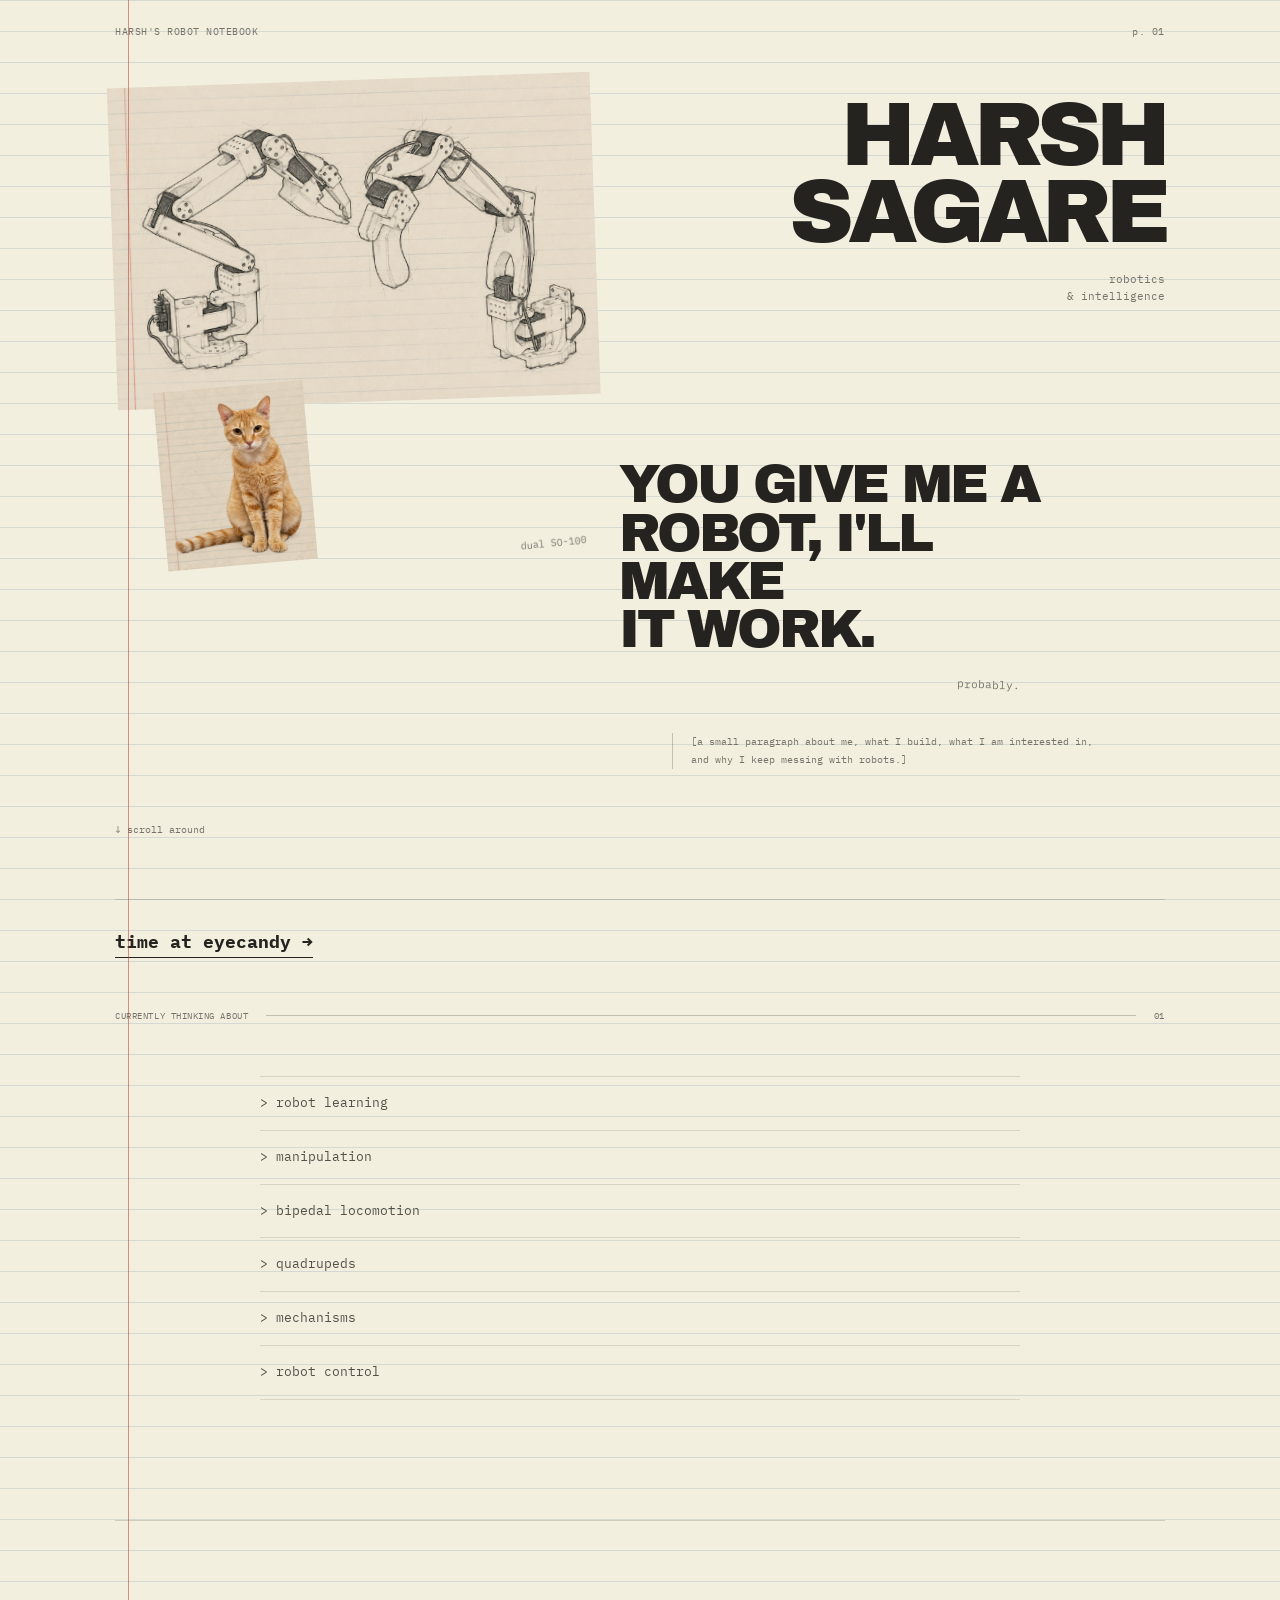
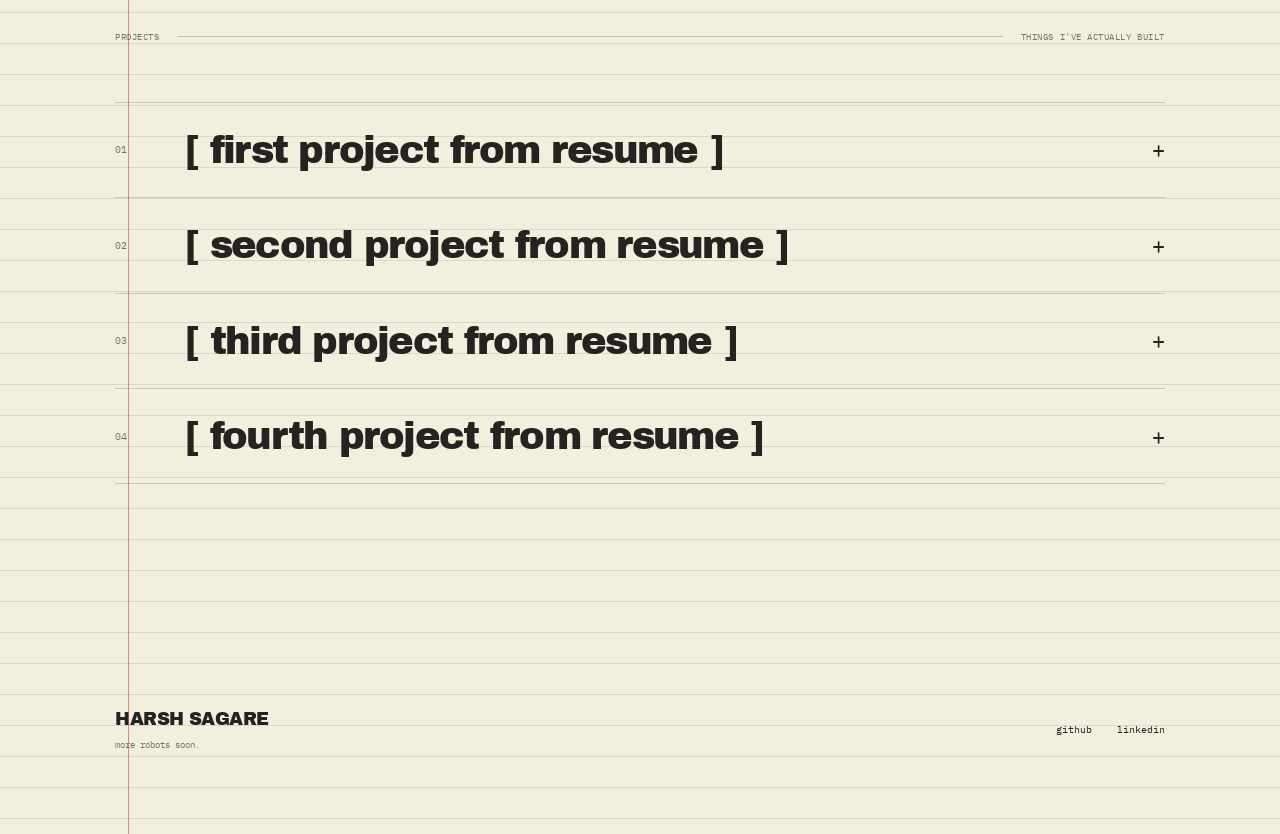
==== index.html @ 44b8e10a "update website" ====
<!DOCTYPE html>
<html lang="en">

<head>

    <meta charset="UTF-8">

    <meta
        name="viewport"
        content="width=device-width, initial-scale=1.0"
    >

    <title>Harsh Sagare — Robotics</title>

    <!-- Fonts -->
    <link rel="preconnect" href="https://fonts.googleapis.com">
    <link rel="preconnect" href="https://fonts.gstatic.com" crossorigin>

    <link
        href="https://fonts.googleapis.com/css2?family=Archivo+Black&family=IBM+Plex+Mono:wght@400;500&family=IBM+Plex+Sans:wght@400;500;600&display=swap"
        rel="stylesheet"
    >

    <link rel="stylesheet" href="style.css">

    <script defer src="script.js"></script>

</head>


<body>

<div class="page">

    <!-- notebook margin -->
    <div class="red-margin"></div>


    <!-- ==================================================
         HERO
    =================================================== -->

    <header class="hero">

        <div class="top-line">

            <span>
                HARSH'S ROBOT NOTEBOOK
            </span>

            <span>
                p. 01
            </span>

        </div>


        <div class="hero-layout">


            <!-- SO-100 + MASCOT -->
            <div class="hero-robot">

                <img
                    class="so100-image"
                    src="images/dualso100.png"
                    alt="Dual SO-100 robotic arms"
                >

                <span class="image-note">
                    dual SO-100
                </span>

                <div class="mascot">

                    <img
                        src="images/santraa.png"
                        alt="SRA mascot"
                    >

                    <span>mascot</span>

                </div>

            </div>


            <!-- NAME -->
            <div class="hero-name">

                <h1>
                    HARSH<br>
                    SAGARE
                </h1>

                <p>
                    robotics<br>
                    & intelligence
                </p>

            </div>


            <!-- MAIN STATEMENT -->
            <div class="hero-statement">

                <p class="statement">
                    YOU GIVE ME A<br>
                    ROBOT, I'LL MAKE<br>
                    IT WORK.
                </p>

                <p class="statement-note">
                    probably.
                </p>

                <div class="about-placeholder">
                    <p>
                        [a small paragraph about me, what I build,
                        what I am interested in, and why I keep
                        messing with robots.]
                    </p>
                </div>

            </div>


            <div class="hero-scroll">
                ↓ scroll around
            </div>

            <a class="eyecandy-link" href="eyecandy.html">
                time at eyecandy →
            </a>


        </div>

    </header>



    <!-- ==================================================
         CURRENTLY
    =================================================== -->

    <section class="currently">

        <div class="section-heading">
            <span>currently thinking about</span>
            <span class="line"></span>
            <span>01</span>
        </div>

        <div class="thinking-list">

            <p>&gt; robot learning</p>
            <p>&gt; manipulation</p>
            <p>&gt; bipedal locomotion</p>
            <p>&gt; quadrupeds</p>
            <p>&gt; mechanisms</p>
            <p>&gt; robot control</p>

        </div>

    </section>



    <!-- ==================================================
         NOTEBOOK
    =================================================== -->

    <section class="notebook">

        <div class="section-heading">
            <span>projects</span>
            <span class="line"></span>
            <span>things i've actually built</span>
        </div>

        <div class="projects">

            <article class="project">
                <button class="project-header" type="button" aria-expanded="false">
                    <span class="project-number">01</span>
                    <span class="project-title">[ first project from resume ]</span>
                    <span class="project-arrow">+</span>
                </button>

                <div class="project-body">
                    <div class="project-media"><span>media</span></div>
                    <div class="project-info">
                        <p class="project-kicker">[ category / year ]</p>
                        <p class="project-placeholder">
                            &gt; main things you did<br>
                            &gt; technical stack<br>
                            &gt; what you built / learned
                        </p>
                    </div>
                </div>
            </article>

            <article class="project">
                <button class="project-header" type="button" aria-expanded="false">
                    <span class="project-number">02</span>
                    <span class="project-title">[ second project from resume ]</span>
                    <span class="project-arrow">+</span>
                </button>

                <div class="project-body">
                    <div class="project-media"><span>media</span></div>
                    <div class="project-info">
                        <p class="project-kicker">[ category / year ]</p>
                        <p class="project-placeholder">
                            &gt; main things you did<br>
                            &gt; technical stack<br>
                            &gt; what you built / learned
                        </p>
                    </div>
                </div>
            </article>

            <article class="project">
                <button class="project-header" type="button" aria-expanded="false">
                    <span class="project-number">03</span>
                    <span class="project-title">[ third project from resume ]</span>
                    <span class="project-arrow">+</span>
                </button>

                <div class="project-body">
                    <div class="project-media"><span>media</span></div>
                    <div class="project-info">
                        <p class="project-kicker">[ category / year ]</p>
                        <p class="project-placeholder">
                            &gt; main things you did<br>
                            &gt; technical stack<br>
                            &gt; what you built / learned
                        </p>
                    </div>
                </div>
            </article>

            <article class="project">
                <button class="project-header" type="button" aria-expanded="false">
                    <span class="project-number">04</span>
                    <span class="project-title">[ fourth project from resume ]</span>
                    <span class="project-arrow">+</span>
                </button>

                <div class="project-body">
                    <div class="project-media"><span>media</span></div>
                    <div class="project-info">
                        <p class="project-kicker">[ category / year ]</p>
                        <p class="project-placeholder">
                            &gt; main things you did<br>
                            &gt; technical stack<br>
                            &gt; what you built / learned
                        </p>
                    </div>
                </div>
            </article>

        </div>

    </section>


<footer>


        <div class="footer-left">

            <p>
                HARSH SAGARE
            </p>

            <span>
                more robots soon.
            </span>

        </div>





        <div class="footer-links">

            <a href="#">
                github
            </a>

            <a href="#">
                linkedin
            </a>

        </div>


    </footer>


</div>

</body>
</html>
---- style.css ----
:root {

    --paper: #f3efdf;
    --paper-dark: #e9e3cf;

    --ink: #24231f;
    --muted: #77736a;

    --blue-line: rgba(76, 116, 150, 0.18);

    --red: rgba(180, 65, 55, 0.55);

    --yellow: #f4d75e;
    --pink: #e8a7a2;

    --heading: "Archivo Black", sans-serif;
    --body: "IBM Plex Sans", sans-serif;
    --mono: "IBM Plex Mono", monospace;
}


/* ==================================================
   RESET
================================================== */

* {
    margin: 0;
    padding: 0;
    box-sizing: border-box;
}


html {
    scroll-behavior: smooth;
}


body {

    background: #d8d3c3;

    color: var(--ink);

    font-family: var(--body);
}


/* ==================================================
   PAGE
================================================== */

.page {

    position: relative;

    width: min(1400px, 100%);

    margin: 0 auto;

    min-height: 100vh;

    background-color: var(--paper);

    background-image:
        linear-gradient(
            var(--blue-line) 1px,
            transparent 1px
        );

    background-size: 100% 31px;

    overflow: hidden;
}


/* red notebook margin */

.red-margin {

    position: absolute;

    top: 0;
    bottom: 0;

    left: 10%;

    width: 1px;

    background: var(--red);

    pointer-events: none;

    z-index: 20;
}


/* ==================================================
   SHARED
================================================== */

header,
section,
footer {

    width: min(1100px, 82%);

    margin-left: auto;
    margin-right: auto;
}


.top-line,
.section-heading,
.tiny-label,
.entry-number,
.image-note,
.media-label,
.todo-item small,
.footer-left span {

    font-family: var(--mono);
}


.section-heading {

    display: flex;

    align-items: center;

    gap: 18px;

    font-size: 9px;

    color: var(--muted);

    text-transform: uppercase;

    letter-spacing: 0.06em;
}


.section-heading .line {

    height: 1px;

    flex: 1;

    background: rgba(50, 48, 42, 0.25);
}


.tiny-label {

    font-size: 9px;

    letter-spacing: 0.1em;

    color: var(--muted);
}


/* ==================================================
   HERO
================================================== */

.hero {

    position: relative;

    min-height: 100vh;

    padding-top: 25px;

    border-bottom: 1px solid rgba(50, 48, 42, 0.18);
}


.top-line {

    display: flex;

    justify-content: space-between;

    font-size: 10px;

    color: var(--muted);

    letter-spacing: 0.05em;
}


.hero-layout {

    position: relative;

    height: calc(100vh - 60px);

    min-height: 650px;
}


/* ==================================================
   HERO ROBOT
================================================== */

.hero-robot {

    position: absolute;

    top: 5%;

    left: 0;

    width: 46%;

    transform: rotate(-2deg);
}


.hero-robot .so100-image {

    display: block;

    width: 100%;

    height: auto;

    /*
       Useful if the sketch has a white background.
       It lets the notebook paper show through.
    */

    mix-blend-mode: multiply;
}


/* ================= HERO MASCOT ================= */

.mascot {

    position: relative;

    width: 150px;

    margin-top: -20px;

    margin-left: 40px;

    transform: rotate(-3deg);

    cursor: default;
}


.mascot img {

    display: block;

    width: 100%;

    height: auto;

    mix-blend-mode: multiply;
}


.mascot span {

    position: absolute;

    left: 50%;

    bottom: 8px;

    transform: translateX(-50%) rotate(3deg);

    padding: 5px 9px;

    background: var(--yellow);

    font-family: var(--mono);

    font-size: 9px;

    color: var(--ink);

    opacity: 0;

    pointer-events: none;

    transition: opacity 0.2s ease, transform 0.2s ease;
}


.mascot:hover span {

    opacity: 1;

    transform: translateX(-50%) rotate(3deg) translateY(-5px);
}


.image-note {

    position: absolute;

    bottom: 1%;

    right: 4%;

    font-size: 10px;

    color: var(--muted);

    transform: rotate(-4deg);
}


/* ==================================================
   NAME
================================================== */

.hero-name {

    position: absolute;

    top: 7%;

    right: 0;

    text-align: right;
}


.hero-name h1 {

    font-family: var(--heading);

    font-size: clamp(55px, 7vw, 95px);

    line-height: 0.86;

    letter-spacing: -0.07em;

    font-weight: 400;
}


.hero-name p {

    margin-top: 20px;

    font-family: var(--mono);

    font-size: 11px;

    line-height: 1.6;

    color: var(--muted);
}


/* ==================================================
   HERO STATEMENT
================================================== */

.hero-statement {

    position: absolute;

    left: 48%;

    bottom: 13%;

    max-width: 650px;

    width: 46%;
}


.statement {

    position: relative;

    font-family: var(--heading);

    font-size: clamp(36px, 4.2vw, 62px);

    line-height: 0.9;

    letter-spacing: -0.06em;

    font-weight: 400;
}


/* yellow marker */

.statement::after {

    content: "";

    position: absolute;

    left: -2%;

    right: 5%;

    bottom: -12px;

    height: 13px;

    background: var(--yellow);

    opacity: 0.65;

    transform: rotate(-1deg);

    z-index: -1;
}


.statement-note {

    margin-top: 25px;

    margin-left: 70%;

    font-family: var(--mono);

    font-size: 11px;

    color: var(--muted);

    transform: rotate(2deg);
}


/* ABOUT PLACEHOLDER */

.about-placeholder {

    width: min(430px, 100%);

    margin-top: 45px;

    margin-left: auto;

    padding-left: 20px;

    border-left: 1px solid rgba(50, 48, 42, 0.25);
}


.about-placeholder p {

    font-family: var(--mono);

    font-size: 10px;

    line-height: 1.8;

    color: var(--muted);
}


/* EYECANDY LINK */

.eyecandy-link {

    display: block;

    width: fit-content;

    margin: 35px auto 0;

    font-family: var(--mono);

    font-size: 10px;

    color: var(--ink);

    text-decoration: none;

    border-bottom: 1px solid var(--ink);

    padding-bottom: 3px;

    transition: opacity 0.2s ease, transform 0.2s ease;
}


.eyecandy-link:hover {

    opacity: 0.55;

    transform: translateY(-2px);
}


.hero-scroll {

    position: absolute;

    bottom: 5%;

    left: 0;

    font-family: var(--mono);

    font-size: 10px;

    color: var(--muted);
}


/* ==================================================
   CURRENTLY
================================================== */

.currently {

    padding-top: 120px;

    padding-bottom: 140px;
}


.currently-grid {

    display: grid;

    grid-template-columns: 1.3fr 0.7fr;

    gap: 90px;

    align-items: center;

    margin-top: 70px;
}


.currently h2 {

    margin-top: 25px;

    font-family: var(--heading);

    font-size: clamp(65px, 8vw, 110px);

    line-height: 0.85;

    letter-spacing: -0.065em;

    font-weight: 400;
}


.side-note {

    margin-top: 35px;

    max-width: 320px;

    font-family: var(--mono);

    font-size: 11px;

    line-height: 1.8;

    color: var(--muted);
}


/* ==================================================
   CURRENT NOTE
================================================== */

.current-note {

    position: relative;

    padding: 45px 35px 35px;

    min-height: 340px;

    background: var(--pink);

    box-shadow:
        4px 7px 0 rgba(0, 0, 0, 0.08);

    transform: rotate(2deg);
}


.tape {

    position: absolute;

    width: 100px;

    height: 28px;

    top: -15px;

    left: 50%;

    transform:
        translateX(-50%)
        rotate(-3deg);

    background: rgba(239, 223, 174, 0.75);
}


.note-title {

    font-family: var(--mono);

    font-size: 9px;

    margin-bottom: 25px;
}


.current-note ul {

    list-style: none;

    font-family: var(--heading);

    font-size: 20px;

    line-height: 1.65;
}


.current-note li::before {

    content: "→ ";

    font-family: var(--mono);

    font-size: 12px;
}


.note-bottom {

    position: absolute;

    bottom: 25px;

    font-family: var(--mono);

    font-size: 9px;

    color: var(--muted);
}


/* ==================================================
   NOTEBOOK
================================================== */

.notebook {

    padding-top: 110px;

    padding-bottom: 120px;

    border-top: 1px solid rgba(50, 48, 42, 0.18);
}


.entry {

    display: grid;

    grid-template-columns: 110px 1fr;

    gap: 50px;

    max-width: 900px;

    margin: 0 auto;

    padding: 70px 0;

    border-bottom: 1px solid rgba(50, 48, 42, 0.18);
}


.entry-number {

    display: flex;

    flex-direction: column;

    gap: 8px;

    color: var(--muted);

    font-size: 9px;
}


.entry-number strong {

    font-size: 17px;

    color: var(--ink);
}


.entry-content {

    max-width: 700px;
}


.entry-content h3 {

    margin-top: 20px;

    margin-bottom: 30px;

    font-family: var(--heading);

    font-size: clamp(40px, 5vw, 65px);

    line-height: 0.92;

    letter-spacing: -0.055em;

    font-weight: 400;
}


.entry-content > p:not(.tiny-label):not(.hand-note) {

    max-width: 620px;

    margin-bottom: 12px;

    font-family: var(--mono);

    font-size: 11px;

    line-height: 1.9;

    color: #555149;
}


.hand-note {

    margin-top: 25px;

    font-family: var(--mono);

    font-size: 11px;

    color: #5d5142;

    transform: rotate(-1deg);
}


/* ==================================================
   EYECANDY
================================================== */

.eyecandy {

    padding-top: 130px;

    padding-bottom: 150px;

    border-top: 1px solid rgba(50, 48, 42, 0.18);

    border-bottom: 1px solid rgba(50, 48, 42, 0.18);
}


/* IMAGE COLLAGE */

.eyecandy-grid {

    position: relative;

    width: 900px;

    max-width: 100%;

    min-height: 850px;

    margin: 80px auto 0;
}


.eyecandy figure {

    position: absolute;

    margin: 0;

    padding: 12px;

    background: #eee9d8;

    box-shadow:
        3px 5px 0 rgba(0, 0, 0, 0.08);

    transition:
        transform 0.25s ease,
        box-shadow 0.25s ease;
}


.eyecandy figure:hover {

    z-index: 10;

    transform:
        rotate(0deg)
        translateY(-8px);

    box-shadow:
        7px 12px 0 rgba(0, 0, 0, 0.12);
}


.eyecandy img {

    display: block;

    width: 100%;

    height: 100%;

    object-fit: cover;

    filter: contrast(0.96);
}


.eyecandy figcaption {

    padding-top: 9px;

    font-family: var(--mono);

    font-size: 8px;

    color: var(--muted);
}


/* BIG IMAGE */

.eye-main {

    left: 70px;

    top: 20px;

    width: 540px;

    height: 650px;

    transform: rotate(-2deg);
}


/* SECOND */

.eye-two {

    right: 0;

    top: 100px;

    width: 390px;

    height: 300px;

    transform: rotate(3deg);
}


/* THIRD */

.eye-three {

    right: 70px;

    bottom: 10px;

    width: 290px;

    height: 390px;

    transform: rotate(-4deg);
}


/* ==================================================
   VIDEOS
================================================== */

.media-block {

    width: min(900px, 100%);

    margin: 50px auto 0;
}


.media-label {

    display: flex;

    justify-content: space-between;

    margin-bottom: 12px;

    font-size: 9px;

    color: var(--muted);

    letter-spacing: 0.06em;
}


.media-block video {

    display: block;

    width: 100%;

    height: auto;

    max-height: 650px;

    object-fit: cover;

    border: 1px solid rgba(50, 48, 42, 0.2);

    background: #ddd7c5;
}


.transition-arrow {

    margin: 55px auto;

    text-align: center;

    font-family: var(--mono);

    font-size: 20px;

    color: var(--muted);
}


.real-world {

    margin-top: 0;
}


/* ==================================================
   TODO
================================================== */

.todo {

    padding-top: 120px;

    padding-bottom: 130px;
}


.todo-list {

    max-width: 850px;

    margin: 60px auto 0;
}


.todo-item {

    display: grid;

    grid-template-columns: 40px 240px 1fr;

    align-items: baseline;

    gap: 20px;

    padding: 20px 0;

    border-bottom: 1px solid rgba(50, 48, 42, 0.18);
}


.checkbox {

    font-size: 16px;
}


.todo-item strong {

    font-family: var(--heading);

    font-size: 18px;

    font-weight: 400;

    letter-spacing: -0.02em;
}


.todo-item small {

    font-size: 9px;

    color: var(--muted);
}


.todo-item.done {

    color: var(--muted);
}


.todo-item.done strong {

    text-decoration: line-through;

    text-decoration-color: var(--red);
}


/* ==================================================
   GRAVEYARD
================================================== */

.graveyard {

    padding-top: 120px;

    padding-bottom: 140px;

    background: rgba(232, 227, 211, 0.75);

    border-top: 1px solid rgba(50, 48, 42, 0.18);
}


.graveyard-intro {

    text-align: center;

    margin: 80px auto 70px;

    max-width: 800px;
}


.graveyard-intro h2 {

    font-family: var(--heading);

    font-size: clamp(45px, 6vw, 80px);

    line-height: 0.9;

    letter-spacing: -0.06em;

    font-weight: 400;
}


.graveyard-intro p {

    margin-top: 20px;

    font-family: var(--mono);

    font-size: 10px;

    color: var(--muted);
}


.dead-robot {

    display: grid;

    grid-template-columns: 80px 1fr;

    gap: 30px;

    max-width: 800px;

    margin: auto;

    padding: 50px 0;

    border-bottom: 1px solid rgba(50, 48, 42, 0.2);
}


.dead-number {

    font-family: var(--mono);

    font-size: 9px;

    color: var(--muted);
}


.dead-robot h3 {

    font-family: var(--heading);

    font-size: 28px;

    line-height: 1;

    letter-spacing: -0.04em;

    font-weight: 400;

    margin-bottom: 15px;
}


.dead-robot p {

    max-width: 600px;

    margin-top: 7px;

    font-family: var(--mono);

    font-size: 11px;

    line-height: 1.8;

    color: var(--muted);
}


/* ==================================================
   FOOTER
================================================== */

footer {

    display: flex;

    justify-content: space-between;

    align-items: center;

    min-height: 220px;

    padding-top: 70px;

    padding-bottom: 60px;
}


.footer-left p {

    font-family: var(--heading);

    font-size: 18px;

    letter-spacing: -0.03em;
}


.footer-left span {

    display: block;

    margin-top: 10px;

    font-size: 9px;

    color: var(--muted);
}


.footer-cat img {

    width: 80px;

    height: 80px;

    object-fit: contain;
}


.footer-links {

    display: flex;

    gap: 25px;
}


.footer-links a {

    font-family: var(--mono);

    font-size: 10px;

    color: var(--ink);

    text-decoration: none;
}


.footer-links a:hover {

    color: #a23d36;
}


/* ==================================================
   MOBILE
================================================== */

@media (max-width: 750px) {


    header,
    section,
    footer {

        width: 82%;
    }


    .red-margin {

        left: 7%;
    }


    /* HERO */

    .hero {

        min-height: 100svh;
    }


    .hero-layout {

        height: calc(100svh - 60px);

        min-height: 650px;
    }


    .hero-robot {

        top: 7%;

        left: 50%;

        width: 88%;

        transform:
            translateX(-50%)
            rotate(-2deg);
    }


    .hero-name {

        top: 5%;

        right: 0;
    }


    .hero-name h1 {

        font-size: 42px;
    }


    .hero-name p {

        display: none;
    }


    .hero-statement {

        left: 0;

        bottom: 9%;

        width: 100%;

        max-width: 100%;
    }


    .statement {

        font-size: 34px;
    }


    .about-placeholder {

        width: 85%;

        margin-top: 32px;

        margin-left: auto;

        margin-right: 0;

        padding-left: 15px;
    }


    .eyecandy-link {

        margin-top: 28px;
    }


    .mascot {

        width: 110px;

        margin-top: -10px;

        margin-left: 25px;
    }


    .statement-note {

        margin-left: 55%;
    }


    /* CURRENTLY */

    .currently-grid {

        grid-template-columns: 1fr;

        gap: 70px;
    }


    .currently h2 {

        font-size: 70px;
    }


    .current-note {

        max-width: 310px;

        margin: auto;
    }


    /* NOTEBOOK */

    .entry {

        grid-template-columns: 1fr;

        gap: 25px;
    }


    .entry-number {

        flex-direction: row;
    }


    /* EYECANDY */

    .eyecandy-grid {

        min-height: auto;

        display: flex;

        flex-direction: column;

        gap: 35px;
    }


    .eyecandy figure,
    .eye-main,
    .eye-two,
    .eye-three {

        position: relative;

        width: 90%;

        height: auto;

        left: auto;

        right: auto;

        top: auto;

        bottom: auto;

        margin: auto;
    }


    .eyecandy figure img {

        height: auto;

        max-height: none;

        object-fit: contain;
    }


    /* TODO */

    .todo-item {

        grid-template-columns: 30px 1fr;
    }


    .todo-item small {

        grid-column: 2;
    }


    /* GRAVEYARD */

    .dead-robot {

        grid-template-columns: 50px 1fr;
    }


    /* FOOTER */

    footer {

        flex-direction: column;

        gap: 35px;

        text-align: center;
    }

}


/* ==================================================
   V3 HOMEPAGE OVERRIDES
================================================== */

/* EYECANDY link: below scroll indicator, left side */
.hero .eyecandy-link {
    position: absolute;
    left: 0;
    bottom: -9.5%;
    display: block;
    width: fit-content;
    margin: 0;
    font-family: var(--mono);
    font-size: 18px;
    font-weight: 650;
    color: var(--ink);
    text-decoration: none;
    border-bottom: 1px solid var(--ink);
    padding-bottom: 4px;
    transition: opacity 0.2s ease, transform 0.2s ease;
}

.hero .eyecandy-link:hover {
    opacity: 0.55;
    transform: translateX(4px);
}


/* Currently thinking */
.currently {
    padding-top: 110px;
    padding-bottom: 120px;
}

.currently-grid {
    display: block;
}

.thinking-list {
    max-width: 760px;
    margin: 55px auto 0;
}

.thinking-list p {
    padding: 16px 0;
    border-bottom: 1px solid rgba(50, 48, 42, 0.14);
    font-family: var(--mono);
    font-size: 13px;
    line-height: 1.6;
    color: #555149;
}

.thinking-list p:first-child {
    border-top: 1px solid rgba(50, 48, 42, 0.14);
}


/* Projects */
.notebook {
    padding-top: 110px;
    padding-bottom: 130px;
    border-top: 1px solid rgba(50, 48, 42, 0.18);
}

.projects {
    margin-top: 60px;
    border-top: 1px solid rgba(50, 48, 42, 0.22);
}

.project {
    border-bottom: 1px solid rgba(50, 48, 42, 0.22);
}

.project-header {
    display: grid;
    grid-template-columns: 70px 1fr 35px;
    align-items: center;
    width: 100%;
    padding: 28px 0;
    border: 0;
    background: transparent;
    color: var(--ink);
    text-align: left;
    cursor: pointer;
}

.project-number {
    font-family: var(--mono);
    font-size: 10px;
    color: var(--muted);
}

.project-title {
    font-family: var(--heading);
    font-size: clamp(25px, 3vw, 42px);
    line-height: 1;
    letter-spacing: -0.045em;
    font-weight: 400;
}

.project-arrow {
    justify-self: end;
    font-family: var(--mono);
    font-size: 22px;
    transition: transform 0.25s ease;
}

.project-header:hover .project-title {
    opacity: 0.6;
}

.project-body {
    display: grid;
    grid-template-columns: 1fr 1fr;
    gap: 70px;
    max-height: 0;
    overflow: hidden;
    opacity: 0;
    padding: 0;
    transition: max-height 0.45s ease, opacity 0.3s ease, padding 0.45s ease;
}

.project.open .project-body {
    max-height: 650px;
    opacity: 1;
    padding: 10px 0 55px;
}

.project.open .project-arrow {
    transform: rotate(45deg);
}

.project-media {
    min-height: 330px;
    display: flex;
    align-items: center;
    justify-content: center;
    background: rgba(232, 227, 211, 0.65);
    border: 1px dashed rgba(50, 48, 42, 0.25);
    font-family: var(--mono);
    font-size: 9px;
    color: var(--muted);
}

.project-media img,
.project-media video {
    display: block;
    width: 100%;
    height: 100%;
    min-height: 330px;
    object-fit: contain;
}

.project-info {
    padding-top: 15px;
}

.project-kicker {
    font-family: var(--mono);
    font-size: 9px;
    color: var(--muted);
    text-transform: uppercase;
    letter-spacing: 0.08em;
    margin-bottom: 30px;
}

.project-placeholder {
    font-family: var(--mono);
    font-size: 11px;
    line-height: 2;
    color: #5b574e;
}


/* About placeholder */
.about-placeholder {
    width: min(430px, 100%);
    margin-top: 40px;
    margin-left: auto;
    padding-left: 18px;
    border-left: 1px solid rgba(50, 48, 42, 0.25);
}

.about-placeholder p {
    font-family: var(--mono);
    font-size: 10px;
    line-height: 1.8;
    color: var(--muted);
}


/* Mobile */
@media (max-width: 750px) {

    .hero .eyecandy-link {
        left: 0;
        bottom: 7%;
        font-size: 12px;
    }

    .thinking-list {
        width: 100%;
    }

    .thinking-list p {
        font-size: 11px;
    }

    .project-header {
        grid-template-columns: 45px 1fr 25px;
        gap: 10px;
        padding: 24px 0;
    }

    .project-title {
        font-size: 25px;
    }

    .project-body {
        grid-template-columns: 1fr;
        gap: 30px;
    }

    .project.open .project-body {
        max-height: 900px;
    }

    .project-media,
    .project-media img,
    .project-media video {
        min-height: 230px;
    }

}

/* ==================================================
   EYECANDY PAGE
================================================== */

.eyecandy-page {

    width: min(1100px, 88%);

    margin: 0 auto;

    padding: 60px 0 100px;

}


/* ==================================================
   BACK LINK
================================================== */

.back-link {

    display: inline-block;

    font-family: "IBM Plex Mono", monospace;

    font-size: 14px;

    color: inherit;

    text-decoration: none;

    border-bottom: 1px solid currentColor;

    margin-bottom: 80px;

    transition: opacity 0.2s ease;

}


.back-link:hover {

    opacity: 0.55;

}


/* ==================================================
   HEADER
================================================== */

.eyecandy-header {

    max-width: 720px;

    margin-bottom: 100px;

}


.eyecandy-label {

    font-family: "IBM Plex Mono", monospace;

    font-size: 13px;

    margin: 0 0 18px;

}


.eyecandy-header h1 {

    font-family: "Archivo Black", sans-serif;

    font-size: clamp(64px, 10vw, 120px);

    line-height: 0.88;

    letter-spacing: -0.04em;

    margin: 0 0 30px;

}


.eyecandy-intro {

    max-width: 540px;

    font-family: "IBM Plex Sans", sans-serif;

    font-size: 18px;

    line-height: 1.55;

    margin: 0 0 28px;

}


/* ==================================================
   EYECANDY ROBOTICS CREDIT
================================================== */

.eyecandy-credit {

    font-family: "IBM Plex Mono", monospace;

    font-size: 13px;

    line-height: 1.5;

    margin: 0;

    padding-left: 14px;

    border-left: 2px solid currentColor;

}


.eyecandy-credit a {

    color: inherit;

    text-decoration: none;

    border-bottom: 1px solid currentColor;

    transition:
        opacity 0.2s ease;

}


.eyecandy-credit a:hover {

    opacity: 0.55;

}


/* ==================================================
   IMAGE GRID
================================================== */

.eyecandy-grid {

    display: grid;

    grid-template-columns: 1fr 1fr;

    gap: 75px 50px;

    margin-bottom: 140px;

}


.eyecandy-item {

    margin: 0;

}


/* Wide image */

.eyecandy-item.wide {

    grid-column: 1 / -1;

}


/* Image wrapper */

.eyecandy-image-wrap {

    width: 100%;

    overflow: hidden;

}


/* Images */

.eyecandy-item img {

    display: block;

    width: 100%;

    height: auto;

    transition:
        transform 0.35s ease;

}


/* Small hover movement */

.eyecandy-item:hover img {

    transform: scale(1.015);

}


/* Captions */

.eyecandy-item figcaption {

    display: flex;

    align-items: baseline;

    gap: 12px;

    margin-top: 13px;

    font-family: "IBM Plex Mono", monospace;

    font-size: 13px;

}


/* Numbers */

.eyecandy-number {

    opacity: 0.45;

}


/* ==================================================
   VIDEO SECTION
================================================== */

.eyecandy-videos {

    margin-bottom: 140px;

}


.eyecandy-section-heading {

    display: flex;

    align-items: baseline;

    gap: 30px;

    margin-bottom: 55px;

}


.eyecandy-section-heading .eyecandy-label {

    margin: 0;

}


.eyecandy-section-note {

    font-family: "IBM Plex Sans", sans-serif;

    font-size: 15px;

    margin: 0;

    opacity: 0.7;

}


/* ==================================================
   VIDEO BLOCK
================================================== */

.video-block {

    margin-bottom: 80px;

}


.video-block video {

    display: block;

    width: 100%;

    max-width: 950px;

    height: auto;

}


/* Video caption */

.video-meta {

    display: flex;

    align-items: baseline;

    gap: 12px;

    margin-top: 13px;

    font-family: "IBM Plex Mono", monospace;

    font-size: 13px;

}


.video-number {

    opacity: 0.45;

}


/* ==================================================
   FOOTER
================================================== */

.eyecandy-footer {

    display: flex;

    justify-content: space-between;

    align-items: center;

    padding-top: 30px;

    border-top: 1px solid currentColor;

    font-family: "IBM Plex Mono", monospace;

    font-size: 13px;

}


.eyecandy-footer p {

    margin: 0;

}


.eyecandy-footer a {

    color: inherit;

    text-decoration: none;

    border-bottom: 1px solid currentColor;

}


/* ==================================================
   MOBILE
================================================== */

@media (max-width: 700px) {


    .eyecandy-page {

        width: 88%;

        padding-top: 35px;

    }


    .back-link {

        margin-bottom: 55px;

    }


    .eyecandy-header {

        margin-bottom: 70px;

    }


    .eyecandy-header h1 {

        font-size: 64px;

    }


    .eyecandy-intro {

        font-size: 16px;

    }


    .eyecandy-grid {

        grid-template-columns: 1fr;

        gap: 55px;

        margin-bottom: 100px;

    }


    .eyecandy-item.wide {

        grid-column: auto;

    }


    .eyecandy-section-heading {

        display: block;

        margin-bottom: 40px;

    }


    .eyecandy-section-note {

        margin-top: 15px;

    }


    .video-block {

        margin-bottom: 60px;

    }


    .eyecandy-footer {

        display: block;

    }


    .eyecandy-footer a {

        display: inline-block;

        margin-top: 15px;

    }

}
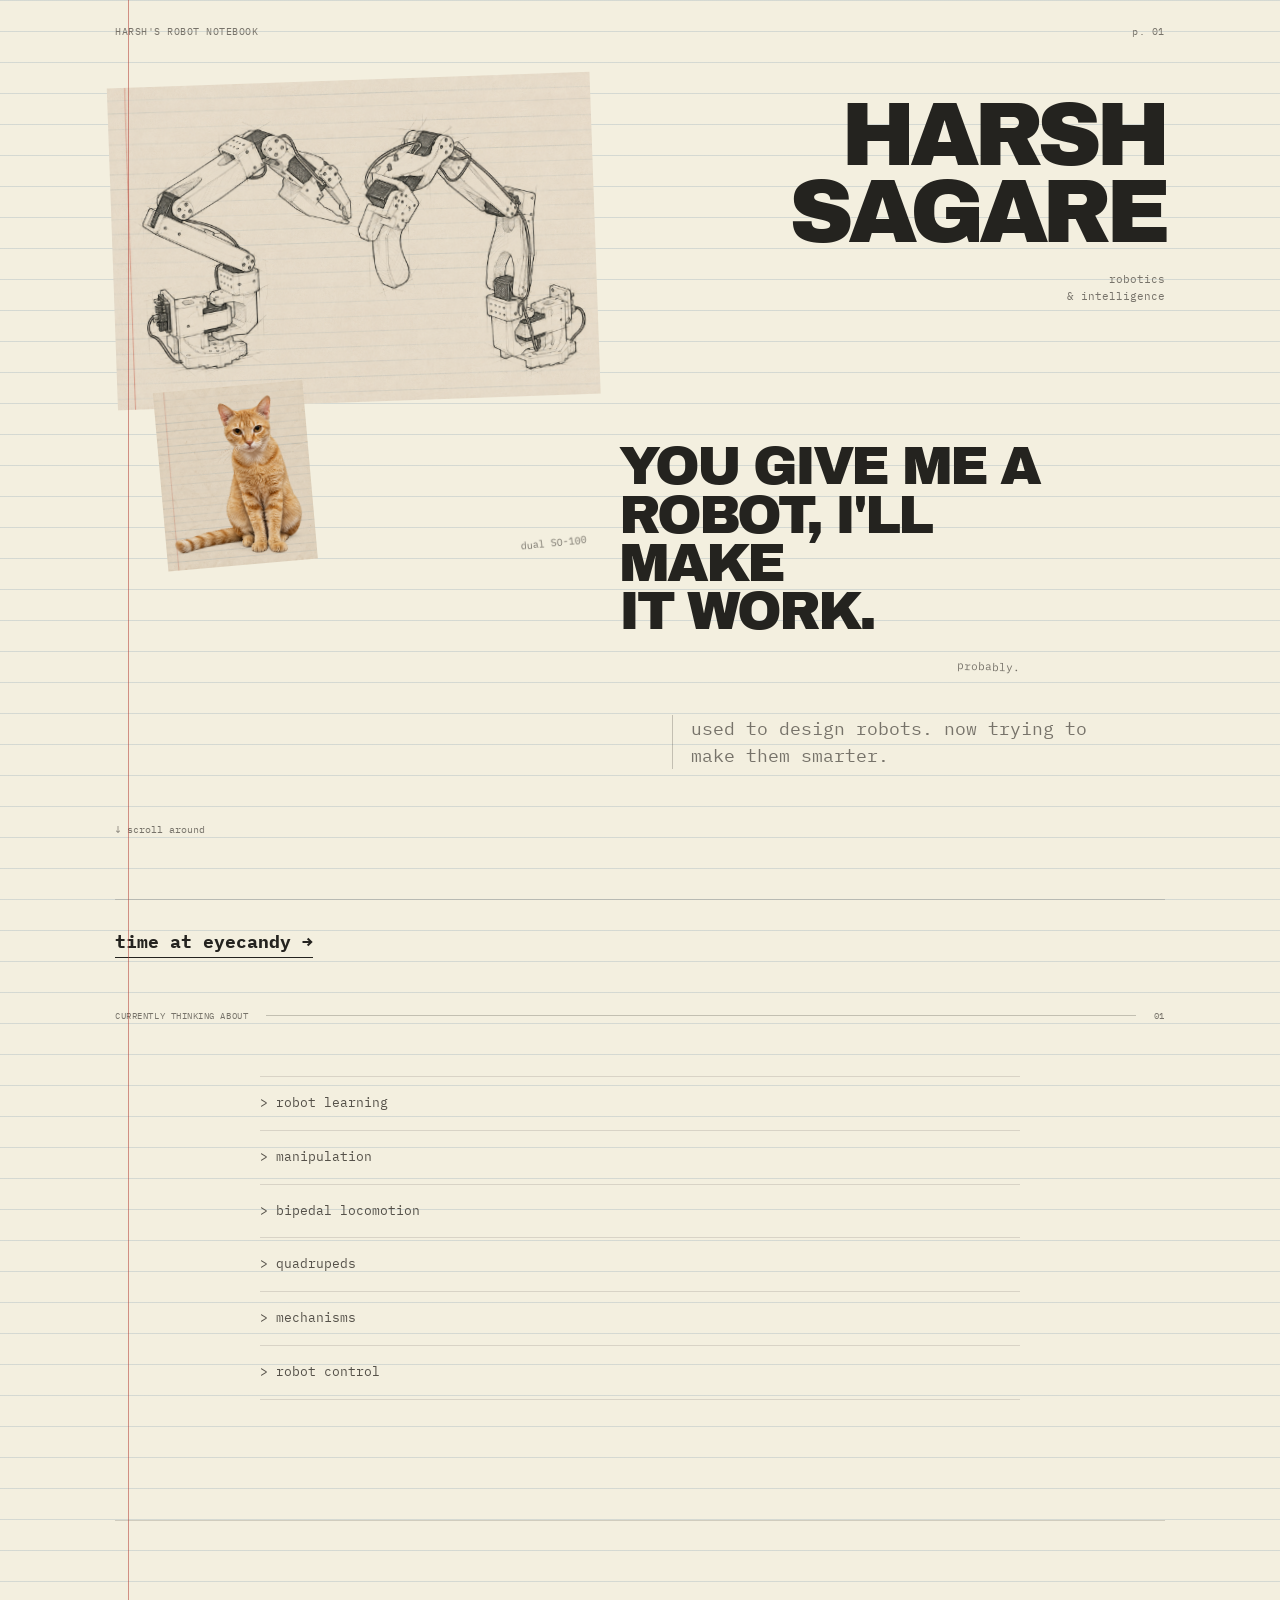
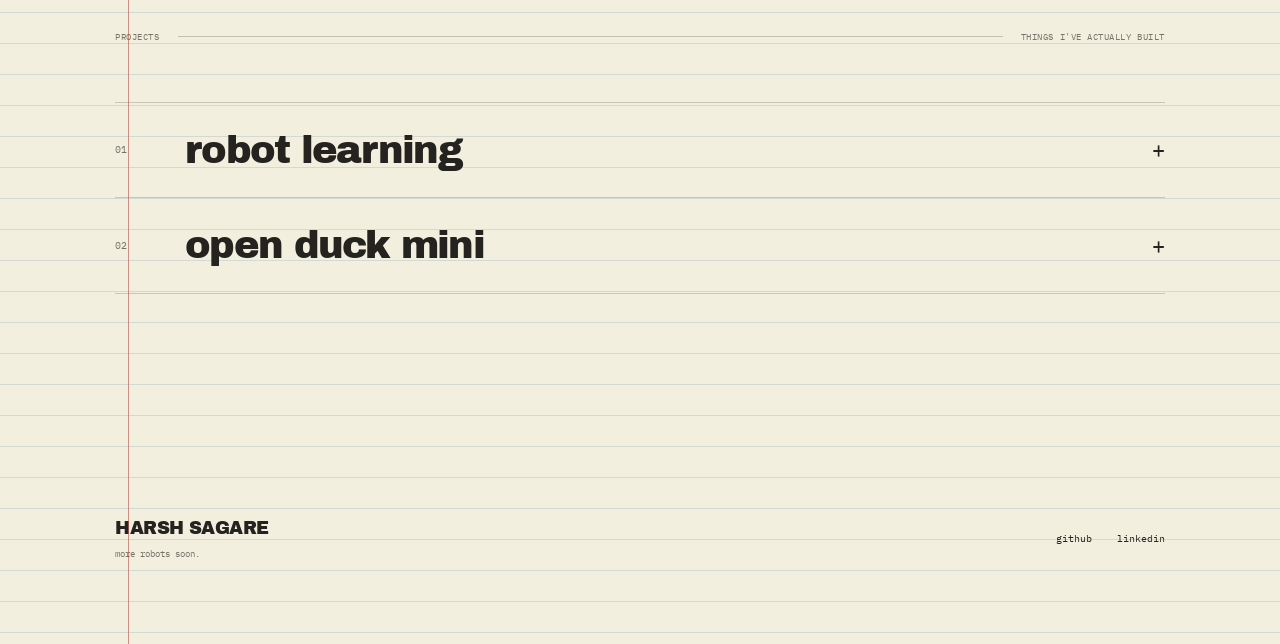
==== commit dc2efc61: "update projects" ====
--- a/index.html
+++ b/index.html
@@ -116,9 +116,7 @@
 
                 <div class="about-placeholder">
                     <p>
-                        [a small paragraph about me, what I build,
-                        what I am interested in, and why I keep
-                        messing with robots.]
+                        used to design robots. now trying to make them smarter.
                     </p>
                 </div>
 
@@ -184,19 +182,24 @@
             <article class="project">
                 <button class="project-header" type="button" aria-expanded="false">
                     <span class="project-number">01</span>
-                    <span class="project-title">[ first project from resume ]</span>
+                    <span class="project-title">robot learning</span>
                     <span class="project-arrow">+</span>
                 </button>
 
                 <div class="project-body">
-                    <div class="project-media"><span>media</span></div>
+                    <div class="project-media">
+    			<video autoplay muted loop playsinline>
+        		    <source src="videos/robot-learning.mp4" type="video/mp4">
+    			</video>
+		</div>
                     <div class="project-info">
-                        <p class="project-kicker">[ category / year ]</p>
+                        <p class="project-kicker">manipulation / 2026</p>
                         <p class="project-placeholder">
-                            &gt; main things you did<br>
-                            &gt; technical stack<br>
-                            &gt; what you built / learned
-                        </p>
+    &gt; built a tabletop manipulation setup around the SO100<br>
+    &gt; collected demonstrations through leader-follower teleoperation<br>
+    &gt; trained ACT and explored SmolVLA for imitation learning<br>
+    &gt; worked on getting learned policies from simulation onto a real robot
+</p>
                     </div>
                 </div>
             </article>
@@ -204,62 +207,29 @@
             <article class="project">
                 <button class="project-header" type="button" aria-expanded="false">
                     <span class="project-number">02</span>
-                    <span class="project-title">[ second project from resume ]</span>
+                    <span class="project-title">open duck mini</span>
                     <span class="project-arrow">+</span>
                 </button>
 
                 <div class="project-body">
-                    <div class="project-media"><span>media</span></div>
+                    <div class="project-media">
+    			<video autoplay muted loop playsinline>
+        		    <source src="videos/open-duck.mp4" type="video/mp4">
+    			</video>
+		</div>
                     <div class="project-info">
-                        <p class="project-kicker">[ category / year ]</p>
+                        <p class="project-kicker">biped / 2025</p>
                         <p class="project-placeholder">
-                            &gt; main things you did<br>
-                            &gt; technical stack<br>
-                            &gt; what you built / learned
-                        </p>
+    &gt; built and assembled a small 3D-printed biped<br>
+    &gt; ran learned locomotion policies directly on a Raspberry Pi<br>
+    &gt; worked on getting a walking policy from simulation onto hardware<br>
+    &gt; spent a lot of time making two legs cooperate
+</p>
                     </div>
                 </div>
             </article>
 
-            <article class="project">
-                <button class="project-header" type="button" aria-expanded="false">
-                    <span class="project-number">03</span>
-                    <span class="project-title">[ third project from resume ]</span>
-                    <span class="project-arrow">+</span>
-                </button>
-
-                <div class="project-body">
-                    <div class="project-media"><span>media</span></div>
-                    <div class="project-info">
-                        <p class="project-kicker">[ category / year ]</p>
-                        <p class="project-placeholder">
-                            &gt; main things you did<br>
-                            &gt; technical stack<br>
-                            &gt; what you built / learned
-                        </p>
-                    </div>
-                </div>
-            </article>
-
-            <article class="project">
-                <button class="project-header" type="button" aria-expanded="false">
-                    <span class="project-number">04</span>
-                    <span class="project-title">[ fourth project from resume ]</span>
-                    <span class="project-arrow">+</span>
-                </button>
-
-                <div class="project-body">
-                    <div class="project-media"><span>media</span></div>
-                    <div class="project-info">
-                        <p class="project-kicker">[ category / year ]</p>
-                        <p class="project-placeholder">
-                            &gt; main things you did<br>
-                            &gt; technical stack<br>
-                            &gt; what you built / learned
-                        </p>
-                    </div>
-                </div>
-            </article>
+            
 
         </div>
 
--- a/style.css
+++ b/style.css
@@ -1671,8 +1671,8 @@
 
 .about-placeholder p {
     font-family: var(--mono);
-    font-size: 10px;
-    line-height: 1.8;
+    font-size: 18px;
+    line-height: 1.5;
     color: var(--muted);
 }
 
@@ -1722,336 +1722,311 @@
 }
 
 /* ==================================================
-   EYECANDY PAGE
+   EYECANDY PAGE — OVERRIDE OLD HOMEPAGE STYLES
 ================================================== */
 
+
+/* PAGE */
+
 .eyecandy-page {
-
     width: min(1100px, 88%);
-
     margin: 0 auto;
-
     padding: 60px 0 100px;
-
+}
+
+
+/* BACK */
+
+.eyecandy-page .back-link {
+    display: inline-block;
+
+    font-family: var(--mono);
+    font-size: 14px;
+
+    color: inherit;
+    text-decoration: none;
+
+    border-bottom: 1px solid currentColor;
+
+    margin-bottom: 80px;
+}
+
+.eyecandy-page .back-link:hover {
+    opacity: 0.55;
+}
+
+
+/* HEADER */
+
+.eyecandy-page .eyecandy-header {
+    max-width: 720px;
+    margin-bottom: 100px;
+}
+
+.eyecandy-page .eyecandy-label {
+    font-family: var(--mono);
+    font-size: 13px;
+    margin: 0 0 18px;
+}
+
+.eyecandy-page .eyecandy-header h1 {
+    font-family: var(--heading);
+
+    font-size: clamp(64px, 10vw, 120px);
+
+    line-height: 0.88;
+    letter-spacing: -0.04em;
+
+    margin: 0 0 30px;
+}
+
+.eyecandy-page .eyecandy-intro {
+    max-width: 540px;
+
+    font-family: var(--body);
+    font-size: 18px;
+    line-height: 1.55;
+
+    margin: 0 0 28px;
+}
+
+
+/* EYECANDY ROBOTICS CREDIT */
+
+.eyecandy-page .eyecandy-credit {
+    font-family: var(--mono);
+    font-size: 13px;
+    line-height: 1.5;
+
+    margin: 0;
+    padding-left: 14px;
+
+    border-left: 2px solid currentColor;
+}
+
+.eyecandy-page .eyecandy-credit a {
+    color: inherit;
+
+    text-decoration: none;
+
+    border-bottom: 1px solid currentColor;
+}
+
+.eyecandy-page .eyecandy-credit a:hover {
+    opacity: 0.55;
 }
 
 
 /* ==================================================
-   BACK LINK
+   IMAGE GALLERY
 ================================================== */
 
-.back-link {
-
-    display: inline-block;
-
-    font-family: "IBM Plex Mono", monospace;
-
-    font-size: 14px;
-
-    color: inherit;
-
-    text-decoration: none;
-
-    border-bottom: 1px solid currentColor;
-
-    margin-bottom: 80px;
-
-    transition: opacity 0.2s ease;
-
-}
-
-
-.back-link:hover {
-
-    opacity: 0.55;
-
+/*
+   IMPORTANT:
+   Reset the old homepage Eyecandy collage styles.
+*/
+
+.eyecandy-page .eyecandy-grid {
+
+    position: static;
+
+    width: 100%;
+    max-width: none;
+
+    min-height: 0;
+
+    margin: 0 0 140px;
+
+    display: grid;
+
+    grid-template-columns: 1fr 1fr;
+
+    gap: 75px 50px;
+}
+
+
+/* Reset old absolute-positioned figures */
+
+.eyecandy-page .eyecandy-item {
+
+    position: static;
+
+    width: auto;
+    height: auto;
+
+    margin: 0;
+    padding: 0;
+
+    background: none;
+
+    box-shadow: none;
+
+    transform: none;
+}
+
+
+/* Wide image */
+
+.eyecandy-page .eyecandy-item.wide {
+    grid-column: 1 / -1;
+}
+
+
+/* Image wrapper */
+
+.eyecandy-page .eyecandy-image-wrap {
+
+    width: 100%;
+
+    overflow: hidden;
+
+    background: transparent;
+}
+
+
+/* Images */
+
+.eyecandy-page .eyecandy-item img {
+
+    display: block;
+
+    width: 100%;
+    height: auto;
+
+    max-height: none;
+
+    object-fit: contain;
+
+    filter: none;
+
+    transform: none;
+}
+
+
+/* Hover */
+
+.eyecandy-page .eyecandy-item:hover img {
+    transform: scale(1.015);
+}
+
+
+/* Captions */
+
+.eyecandy-page .eyecandy-item figcaption {
+
+    display: flex;
+
+    align-items: baseline;
+
+    gap: 12px;
+
+    margin-top: 13px;
+
+    padding: 0;
+
+    font-family: var(--mono);
+
+    font-size: 13px;
+
+    color: var(--ink);
+}
+
+
+.eyecandy-page .eyecandy-number {
+    opacity: 0.45;
 }
 
 
 /* ==================================================
-   HEADER
+   VIDEOS
 ================================================== */
 
-.eyecandy-header {
-
-    max-width: 720px;
-
-    margin-bottom: 100px;
-
-}
-
-
-.eyecandy-label {
-
-    font-family: "IBM Plex Mono", monospace;
+.eyecandy-page .eyecandy-videos {
+    width: 100%;
+
+    margin-bottom: 140px;
+}
+
+
+.eyecandy-page .eyecandy-section-heading {
+
+    display: flex;
+
+    align-items: baseline;
+
+    gap: 30px;
+
+    margin-bottom: 55px;
+}
+
+
+.eyecandy-page .eyecandy-section-heading .eyecandy-label {
+    margin: 0;
+}
+
+
+.eyecandy-page .eyecandy-section-note {
+
+    font-family: var(--body);
+
+    font-size: 15px;
+
+    margin: 0;
+
+    opacity: 0.7;
+}
+
+
+/* Video */
+
+.eyecandy-page .video-block {
+
+    width: 100%;
+
+    margin: 0 0 80px;
+}
+
+
+.eyecandy-page .video-block video {
+
+    display: block;
+
+    width: 100%;
+
+    max-width: 950px;
+
+    height: auto;
+
+    max-height: none;
+
+    object-fit: contain;
+
+    border: 0;
+
+    background: transparent;
+}
+
+
+/* Video caption */
+
+.eyecandy-page .video-meta {
+
+    display: flex;
+
+    align-items: baseline;
+
+    gap: 12px;
+
+    margin-top: 13px;
+
+    font-family: var(--mono);
 
     font-size: 13px;
-
-    margin: 0 0 18px;
-
-}
-
-
-.eyecandy-header h1 {
-
-    font-family: "Archivo Black", sans-serif;
-
-    font-size: clamp(64px, 10vw, 120px);
-
-    line-height: 0.88;
-
-    letter-spacing: -0.04em;
-
-    margin: 0 0 30px;
-
-}
-
-
-.eyecandy-intro {
-
-    max-width: 540px;
-
-    font-family: "IBM Plex Sans", sans-serif;
-
-    font-size: 18px;
-
-    line-height: 1.55;
-
-    margin: 0 0 28px;
-
-}
-
-
-/* ==================================================
-   EYECANDY ROBOTICS CREDIT
-================================================== */
-
-.eyecandy-credit {
-
-    font-family: "IBM Plex Mono", monospace;
-
-    font-size: 13px;
-
-    line-height: 1.5;
-
-    margin: 0;
-
-    padding-left: 14px;
-
-    border-left: 2px solid currentColor;
-
-}
-
-
-.eyecandy-credit a {
-
-    color: inherit;
-
-    text-decoration: none;
-
-    border-bottom: 1px solid currentColor;
-
-    transition:
-        opacity 0.2s ease;
-
-}
-
-
-.eyecandy-credit a:hover {
-
-    opacity: 0.55;
-
-}
-
-
-/* ==================================================
-   IMAGE GRID
-================================================== */
-
-.eyecandy-grid {
-
-    display: grid;
-
-    grid-template-columns: 1fr 1fr;
-
-    gap: 75px 50px;
-
-    margin-bottom: 140px;
-
-}
-
-
-.eyecandy-item {
-
-    margin: 0;
-
-}
-
-
-/* Wide image */
-
-.eyecandy-item.wide {
-
-    grid-column: 1 / -1;
-
-}
-
-
-/* Image wrapper */
-
-.eyecandy-image-wrap {
-
-    width: 100%;
-
-    overflow: hidden;
-
-}
-
-
-/* Images */
-
-.eyecandy-item img {
-
-    display: block;
-
-    width: 100%;
-
-    height: auto;
-
-    transition:
-        transform 0.35s ease;
-
-}
-
-
-/* Small hover movement */
-
-.eyecandy-item:hover img {
-
-    transform: scale(1.015);
-
-}
-
-
-/* Captions */
-
-.eyecandy-item figcaption {
-
-    display: flex;
-
-    align-items: baseline;
-
-    gap: 12px;
-
-    margin-top: 13px;
-
-    font-family: "IBM Plex Mono", monospace;
-
-    font-size: 13px;
-
-}
-
-
-/* Numbers */
-
-.eyecandy-number {
-
+}
+
+
+.eyecandy-page .video-number {
     opacity: 0.45;
-
-}
-
-
-/* ==================================================
-   VIDEO SECTION
-================================================== */
-
-.eyecandy-videos {
-
-    margin-bottom: 140px;
-
-}
-
-
-.eyecandy-section-heading {
-
-    display: flex;
-
-    align-items: baseline;
-
-    gap: 30px;
-
-    margin-bottom: 55px;
-
-}
-
-
-.eyecandy-section-heading .eyecandy-label {
-
-    margin: 0;
-
-}
-
-
-.eyecandy-section-note {
-
-    font-family: "IBM Plex Sans", sans-serif;
-
-    font-size: 15px;
-
-    margin: 0;
-
-    opacity: 0.7;
-
-}
-
-
-/* ==================================================
-   VIDEO BLOCK
-================================================== */
-
-.video-block {
-
-    margin-bottom: 80px;
-
-}
-
-
-.video-block video {
-
-    display: block;
-
-    width: 100%;
-
-    max-width: 950px;
-
-    height: auto;
-
-}
-
-
-/* Video caption */
-
-.video-meta {
-
-    display: flex;
-
-    align-items: baseline;
-
-    gap: 12px;
-
-    margin-top: 13px;
-
-    font-family: "IBM Plex Mono", monospace;
-
-    font-size: 13px;
-
-}
-
-
-.video-number {
-
-    opacity: 0.45;
-
 }
 
 
@@ -2059,7 +2034,9 @@
    FOOTER
 ================================================== */
 
-.eyecandy-footer {
+.eyecandy-page .eyecandy-footer {
+
+    width: 100%;
 
     display: flex;
 
@@ -2071,28 +2048,24 @@
 
     border-top: 1px solid currentColor;
 
-    font-family: "IBM Plex Mono", monospace;
+    font-family: var(--mono);
 
     font-size: 13px;
-
-}
-
-
-.eyecandy-footer p {
-
+}
+
+
+.eyecandy-page .eyecandy-footer p {
     margin: 0;
-
-}
-
-
-.eyecandy-footer a {
+}
+
+
+.eyecandy-page .eyecandy-footer a {
 
     color: inherit;
 
     text-decoration: none;
 
     border-bottom: 1px solid currentColor;
-
 }
 
 
@@ -2102,99 +2075,76 @@
 
 @media (max-width: 700px) {
 
-
     .eyecandy-page {
-
         width: 88%;
-
         padding-top: 35px;
-
-    }
-
-
-    .back-link {
-
+    }
+
+
+    .eyecandy-page .back-link {
         margin-bottom: 55px;
-
-    }
-
-
-    .eyecandy-header {
-
+    }
+
+
+    .eyecandy-page .eyecandy-header {
         margin-bottom: 70px;
-
-    }
-
-
-    .eyecandy-header h1 {
-
+    }
+
+
+    .eyecandy-page .eyecandy-header h1 {
         font-size: 64px;
-
-    }
-
-
-    .eyecandy-intro {
-
+    }
+
+
+    .eyecandy-page .eyecandy-intro {
         font-size: 16px;
-
-    }
-
-
-    .eyecandy-grid {
+    }
+
+
+    .eyecandy-page .eyecandy-grid {
 
         grid-template-columns: 1fr;
 
         gap: 55px;
 
         margin-bottom: 100px;
-
-    }
-
-
-    .eyecandy-item.wide {
-
+    }
+
+
+    .eyecandy-page .eyecandy-item.wide {
         grid-column: auto;
-
-    }
-
-
-    .eyecandy-section-heading {
+    }
+
+
+    .eyecandy-page .eyecandy-section-heading {
 
         display: block;
 
         margin-bottom: 40px;
-
-    }
-
-
-    .eyecandy-section-note {
-
+    }
+
+
+    .eyecandy-page .eyecandy-section-note {
         margin-top: 15px;
-
-    }
-
-
-    .video-block {
-
+    }
+
+
+    .eyecandy-page .video-block {
         margin-bottom: 60px;
-
-    }
-
-
-    .eyecandy-footer {
-
+    }
+
+
+    .eyecandy-page .eyecandy-footer {
         display: block;
-
-    }
-
-
-    .eyecandy-footer a {
+    }
+
+
+    .eyecandy-page .eyecandy-footer a {
 
         display: inline-block;
 
         margin-top: 15px;
-
-    }
-
-}
-
+    }
+
+}
+
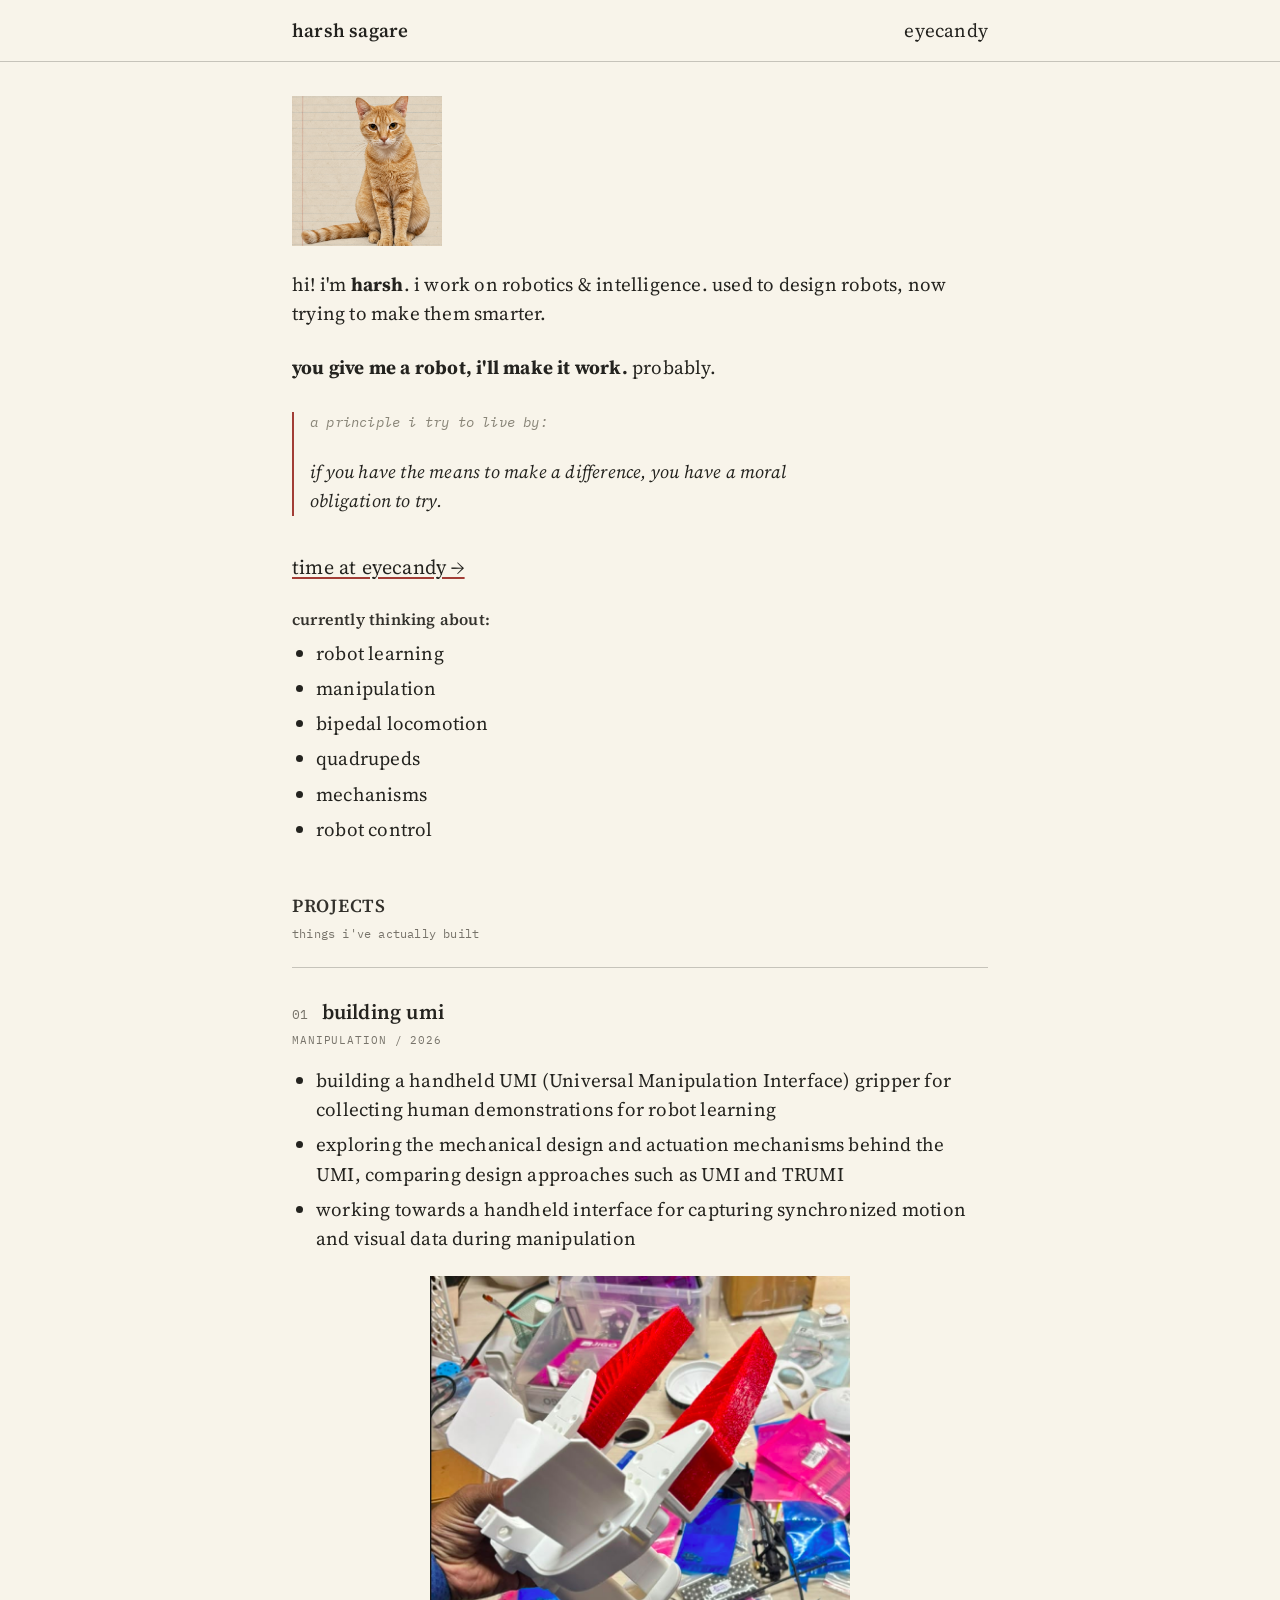
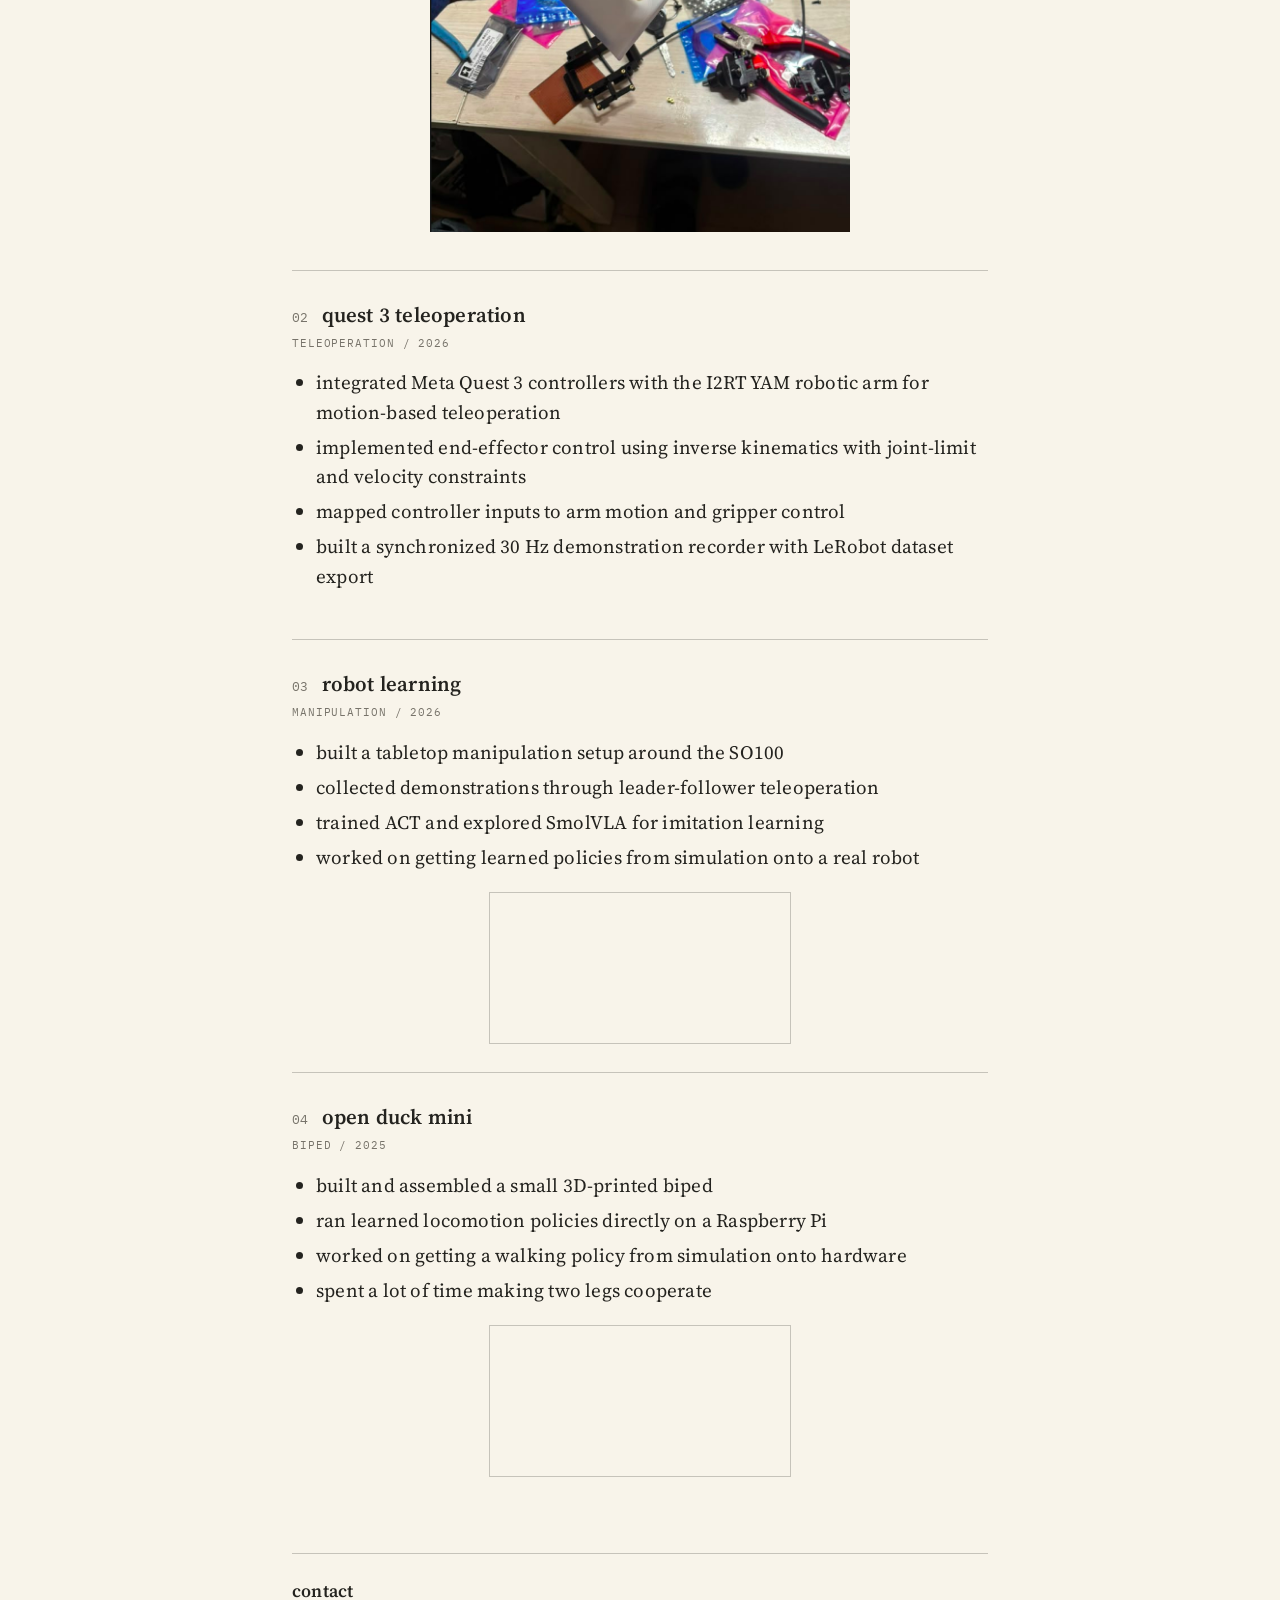
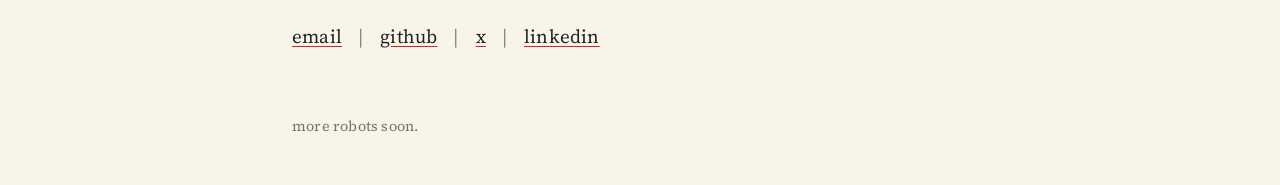
==== commit 5e6147f8: "update site" ====
--- a/index.html
+++ b/index.html
@@ -1,14 +1,10 @@
+
 <!DOCTYPE html>
 <html lang="en">
 
 <head>
-
     <meta charset="UTF-8">
-
-    <meta
-        name="viewport"
-        content="width=device-width, initial-scale=1.0"
-    >
+    <meta name="viewport" content="width=device-width, initial-scale=1.0">
 
     <title>Harsh Sagare — Robotics</title>
 
@@ -17,261 +13,166 @@
     <link rel="preconnect" href="https://fonts.gstatic.com" crossorigin>
 
     <link
-        href="https://fonts.googleapis.com/css2?family=Archivo+Black&family=IBM+Plex+Mono:wght@400;500&family=IBM+Plex+Sans:wght@400;500;600&display=swap"
+        href="https://fonts.googleapis.com/css2?family=Source+Serif+4:opsz,wght@8..60,400;8..60,500;8..60,600&family=IBM+Plex+Mono:wght@400;500&display=swap"
         rel="stylesheet"
     >
 
     <link rel="stylesheet" href="style.css">
-
-    <script defer src="script.js"></script>
-
 </head>
-
 
 <body>
 
-<div class="page">
+<nav class="navbar">
+    <div class="nav-inner">
+        <a class="nav-logo" href="index.html">harsh sagare</a>
+        <div class="nav-right">
+            <a href="eyecandy.html">eyecandy</a>
+        </div>
+    </div>
+</nav>
 
-    <!-- notebook margin -->
-    <div class="red-margin"></div>
+<main class="container">
 
+    <img
+        class="profile-img"
+        src="images/santraa.png"
+        alt="santraa, the SRA mascot"
+    >
 
-    <!-- ==================================================
-         HERO
-    =================================================== -->
+    <div class="intro-text">
+        <p>
+            hi! i'm <strong>harsh</strong>. i work on robotics
+            &amp; intelligence. used to design robots,
+            now trying to make them smarter.
+        </p>
 
-    <header class="hero">
+        <p>
+            <strong>you give me a robot, i'll make it work.</strong>
+            probably.
+        </p>
 
-        <div class="top-line">
-
-            <span>
-                HARSH'S ROBOT NOTEBOOK
-            </span>
-
-            <span>
-                p. 01
-            </span>
-
+        <div class="principle">
+            <p class="principle-label">a principle i try to live by:</p>
+            <p class="principle-quote">
+                if you have the means to make a difference,
+                you have a moral obligation to try.
+            </p>
         </div>
 
+        <p class="eyecandy-link">
+            <a href="eyecandy.html">time at eyecandy →</a>
+        </p>
+    </div>
 
-        <div class="hero-layout">
-
-
-            <!-- SO-100 + MASCOT -->
-            <div class="hero-robot">
-
-                <img
-                    class="so100-image"
-                    src="images/dualso100.png"
-                    alt="Dual SO-100 robotic arms"
-                >
-
-                <span class="image-note">
-                    dual SO-100
-                </span>
-
-                <div class="mascot">
-
-                    <img
-                        src="images/santraa.png"
-                        alt="SRA mascot"
-                    >
-
-                    <span>mascot</span>
-
-                </div>
-
-            </div>
-
-
-            <!-- NAME -->
-            <div class="hero-name">
-
-                <h1>
-                    HARSH<br>
-                    SAGARE
-                </h1>
-
-                <p>
-                    robotics<br>
-                    & intelligence
-                </p>
-
-            </div>
-
-
-            <!-- MAIN STATEMENT -->
-            <div class="hero-statement">
-
-                <p class="statement">
-                    YOU GIVE ME A<br>
-                    ROBOT, I'LL MAKE<br>
-                    IT WORK.
-                </p>
-
-                <p class="statement-note">
-                    probably.
-                </p>
-
-                <div class="about-placeholder">
-                    <p>
-                        used to design robots. now trying to make them smarter.
-                    </p>
-                </div>
-
-            </div>
-
-
-            <div class="hero-scroll">
-                ↓ scroll around
-            </div>
-
-            <a class="eyecandy-link" href="eyecandy.html">
-                time at eyecandy →
-            </a>
-
-
-        </div>
-
-    </header>
-
-
-
-    <!-- ==================================================
-         CURRENTLY
-    =================================================== -->
-
-    <section class="currently">
-
-        <div class="section-heading">
-            <span>currently thinking about</span>
-            <span class="line"></span>
-            <span>01</span>
-        </div>
-
-        <div class="thinking-list">
-
-            <p>&gt; robot learning</p>
-            <p>&gt; manipulation</p>
-            <p>&gt; bipedal locomotion</p>
-            <p>&gt; quadrupeds</p>
-            <p>&gt; mechanisms</p>
-            <p>&gt; robot control</p>
-
-        </div>
-
+    <section class="section">
+        <h4>currently thinking about:</h4>
+        <ul>
+            <li>robot learning</li>
+            <li>manipulation</li>
+            <li>bipedal locomotion</li>
+            <li>quadrupeds</li>
+            <li>mechanisms</li>
+            <li>robot control</li>
+        </ul>
     </section>
 
+    <section class="section">
+        <h2>projects</h2>
+        <p class="section-note">things i've actually built</p>
 
+        <article class="project">
+            <h3>
+                <span class="project-number">01</span>
+                building umi
+            </h3>
+            <p class="project-kicker">manipulation / 2026</p>
+            <ul>
+                <li>building a handheld UMI (Universal Manipulation Interface) gripper for collecting human demonstrations for robot learning</li>
+                <li>exploring the mechanical design and actuation mechanisms behind the UMI, comparing design approaches such as UMI and TRUMI</li>
+                <li>working towards a handheld interface for capturing synchronized motion and visual data during manipulation</li>
+            </ul>
 
-    <!-- ==================================================
-         NOTEBOOK
-    =================================================== -->
+            <img
+                class="project-image"
+                src="images/umi.png"
+                alt="UMI handheld gripper"
+                loading="lazy"
+            >
+        </article>
 
-    <section class="notebook">
+        <article class="project">
+            <h3>
+                <span class="project-number">02</span>
+                quest 3 teleoperation
+            </h3>
+            <p class="project-kicker">teleoperation / 2026</p>
+            <ul>
+                <li>integrated Meta Quest 3 controllers with the I2RT YAM robotic arm for motion-based teleoperation</li>
+                <li>implemented end-effector control using inverse kinematics with joint-limit and velocity constraints</li>
+                <li>mapped controller inputs to arm motion and gripper control</li>
+                <li>built a synchronized 30 Hz demonstration recorder with LeRobot dataset export</li>
+            </ul>
+        </article>
 
-        <div class="section-heading">
-            <span>projects</span>
-            <span class="line"></span>
-            <span>things i've actually built</span>
-        </div>
+        <article class="project">
+            <h3>
+                <span class="project-number">03</span>
+                robot learning
+            </h3>
+            <p class="project-kicker">manipulation / 2026</p>
+            <ul>
+                <li>built a tabletop manipulation setup around the SO100</li>
+                <li>collected demonstrations through leader-follower teleoperation</li>
+                <li>trained ACT and explored SmolVLA for imitation learning</li>
+                <li>worked on getting learned policies from simulation onto a real robot</li>
+            </ul>
 
-        <div class="projects">
+            <video autoplay muted loop playsinline>
+                <source src="videos/robot-learning.mp4" type="video/mp4">
+            </video>
+        </article>
 
-            <article class="project">
-                <button class="project-header" type="button" aria-expanded="false">
-                    <span class="project-number">01</span>
-                    <span class="project-title">robot learning</span>
-                    <span class="project-arrow">+</span>
-                </button>
+        <article class="project">
+            <h3>
+                <span class="project-number">04</span>
+                open duck mini
+            </h3>
+            <p class="project-kicker">biped / 2025</p>
+            <ul>
+                <li>built and assembled a small 3D-printed biped</li>
+                <li>ran learned locomotion policies directly on a Raspberry Pi</li>
+                <li>worked on getting a walking policy from simulation onto hardware</li>
+                <li>spent a lot of time making two legs cooperate</li>
+            </ul>
 
-                <div class="project-body">
-                    <div class="project-media">
-    			<video autoplay muted loop playsinline>
-        		    <source src="videos/robot-learning.mp4" type="video/mp4">
-    			</video>
-		</div>
-                    <div class="project-info">
-                        <p class="project-kicker">manipulation / 2026</p>
-                        <p class="project-placeholder">
-    &gt; built a tabletop manipulation setup around the SO100<br>
-    &gt; collected demonstrations through leader-follower teleoperation<br>
-    &gt; trained ACT and explored SmolVLA for imitation learning<br>
-    &gt; worked on getting learned policies from simulation onto a real robot
-</p>
-                    </div>
-                </div>
-            </article>
-
-            <article class="project">
-                <button class="project-header" type="button" aria-expanded="false">
-                    <span class="project-number">02</span>
-                    <span class="project-title">open duck mini</span>
-                    <span class="project-arrow">+</span>
-                </button>
-
-                <div class="project-body">
-                    <div class="project-media">
-    			<video autoplay muted loop playsinline>
-        		    <source src="videos/open-duck.mp4" type="video/mp4">
-    			</video>
-		</div>
-                    <div class="project-info">
-                        <p class="project-kicker">biped / 2025</p>
-                        <p class="project-placeholder">
-    &gt; built and assembled a small 3D-printed biped<br>
-    &gt; ran learned locomotion policies directly on a Raspberry Pi<br>
-    &gt; worked on getting a walking policy from simulation onto hardware<br>
-    &gt; spent a lot of time making two legs cooperate
-</p>
-                    </div>
-                </div>
-            </article>
-
-            
-
-        </div>
-
+            <video autoplay muted loop playsinline>
+                <source src="videos/open-duck.mp4" type="video/mp4">
+            </video>
+        </article>
     </section>
 
+    <div class="contact">
+        <h2>contact</h2>
+        <div class="contact-links">
+            <a href="mailto:sagareharshs@gmail.com">email</a>
+            <span class="contact-separator">|</span>
+            <a href="#">github</a>
+            <span class="contact-separator">|</span>
+            <a
+                href="https://x.com/HarshSagare"
+                target="_blank"
+                rel="noopener noreferrer"
+            >x</a>
+            <span class="contact-separator">|</span>
+            <a href="#">linkedin</a>
+        </div>
+    </div>
 
-<footer>
-
-
-        <div class="footer-left">
-
-            <p>
-                HARSH SAGARE
-            </p>
-
-            <span>
-                more robots soon.
-            </span>
-
-        </div>
-
-
-
-
-
-        <div class="footer-links">
-
-            <a href="#">
-                github
-            </a>
-
-            <a href="#">
-                linkedin
-            </a>
-
-        </div>
-
-
+    <footer class="footer">
+        <p>more robots soon.</p>
     </footer>
 
-
-</div>
+</main>
 
 </body>
 </html>
--- a/style.css
+++ b/style.css
@@ -1,26 +1,25 @@
+/* ==================================================
+   HARSH SAGARE
+   Text-first personal page: single column, serif
+   body, warm paper tone, brick-red link accents.
+================================================== */
+
 :root {
 
-    --paper: #f3efdf;
-    --paper-dark: #e9e3cf;
-
+    --paper: #f8f4ea;
     --ink: #24231f;
     --muted: #77736a;
 
-    --blue-line: rgba(76, 116, 150, 0.18);
-
-    --red: rgba(180, 65, 55, 0.55);
-
-    --yellow: #f4d75e;
-    --pink: #e8a7a2;
-
-    --heading: "Archivo Black", sans-serif;
-    --body: "IBM Plex Sans", sans-serif;
+    --accent: #a23d36;
+    --hairline: rgba(50, 48, 42, 0.25);
+
+    --serif: "Source Serif 4", Georgia, "Times New Roman", serif;
     --mono: "IBM Plex Mono", monospace;
 }
 
 
 /* ==================================================
-   RESET
+   RESET & BASE
 ================================================== */
 
 * {
@@ -29,2043 +28,378 @@
     box-sizing: border-box;
 }
 
-
-html {
-    scroll-behavior: smooth;
-}
-
-
 body {
-
-    background: #d8d3c3;
-
+    background: var(--paper);
     color: var(--ink);
-
-    font-family: var(--body);
-}
-
-
-/* ==================================================
-   PAGE
-================================================== */
-
-.page {
-
-    position: relative;
-
-    width: min(1400px, 100%);
-
+    font-family: var(--serif);
+    font-size: 19px;
+    line-height: 1.55;
+    letter-spacing: 0.2px;
+}
+
+a {
+    color: var(--ink);
+    text-decoration: underline;
+    text-decoration-color: var(--accent);
+    text-underline-offset: 3px;
+    transition: color 0.15s ease, text-decoration-color 0.15s ease;
+}
+
+a:hover {
+    color: var(--accent);
+}
+
+:focus-visible {
+    outline: 1px dashed var(--ink);
+    outline-offset: 4px;
+}
+
+
+/* ==================================================
+   NAVBAR
+================================================== */
+
+.navbar {
+    position: fixed;
+    top: 0;
+    width: 100%;
+    background: var(--paper);
+    border-bottom: 1px solid var(--hairline);
+    z-index: 1000;
+}
+
+.nav-inner {
+    max-width: 760px;
     margin: 0 auto;
-
-    min-height: 100vh;
-
-    background-color: var(--paper);
-
-    background-image:
-        linear-gradient(
-            var(--blue-line) 1px,
-            transparent 1px
-        );
-
-    background-size: 100% 31px;
-
-    overflow: hidden;
-}
-
-
-/* red notebook margin */
-
-.red-margin {
-
-    position: absolute;
-
-    top: 0;
-    bottom: 0;
-
-    left: 10%;
-
-    width: 1px;
-
-    background: var(--red);
-
-    pointer-events: none;
-
-    z-index: 20;
-}
-
-
-/* ==================================================
-   SHARED
-================================================== */
-
-header,
-section,
-footer {
-
-    width: min(1100px, 82%);
-
-    margin-left: auto;
-    margin-right: auto;
-}
-
-
-.top-line,
-.section-heading,
-.tiny-label,
-.entry-number,
-.image-note,
-.media-label,
-.todo-item small,
-.footer-left span {
-
-    font-family: var(--mono);
-}
-
-
-.section-heading {
-
+    padding: 1rem 2rem;
     display: flex;
-
+    justify-content: space-between;
     align-items: center;
-
-    gap: 18px;
-
-    font-size: 9px;
-
-    color: var(--muted);
-
+}
+
+.nav-logo {
+    font-weight: 600;
+    text-decoration: none;
+}
+
+.nav-right {
+    display: flex;
+    align-items: center;
+    gap: 1.5rem;
+}
+
+.nav-right a {
+    text-decoration: none;
+}
+
+.nav-right a:hover {
+    text-decoration: underline;
+    text-decoration-color: var(--accent);
+}
+
+
+/* ==================================================
+   MAIN CONTAINER
+================================================== */
+
+.container {
+    max-width: 760px;
+    margin: 6rem auto 0;
+    padding: 0 2rem;
+}
+
+.profile-img {
+    width: 150px;
+    height: 150px;
+    object-fit: cover;
+    display: block;
+    margin-bottom: 1.5rem;
+}
+
+.intro-text p {
+    margin-bottom: 1.5rem;
+}
+
+.principle {
+    max-width: 560px;
+    padding-left: 16px;
+    border-left: 2px solid var(--accent);
+    font-style: italic;
+}
+
+
+/* ==================================================
+   SECTIONS
+================================================== */
+
+.section {
+    margin-bottom: 3rem;
+}
+
+.section h2 {
+    font-size: 1.15rem;
+    font-weight: 600;
     text-transform: uppercase;
-
-    letter-spacing: 0.06em;
-}
-
-
-.section-heading .line {
-
-    height: 1px;
-
-    flex: 1;
-
-    background: rgba(50, 48, 42, 0.25);
-}
-
-
-.tiny-label {
-
-    font-size: 9px;
-
-    letter-spacing: 0.1em;
-
-    color: var(--muted);
-}
-
-
-/* ==================================================
-   HERO
-================================================== */
-
-.hero {
-
-    position: relative;
-
-    min-height: 100vh;
-
-    padding-top: 25px;
-
-    border-bottom: 1px solid rgba(50, 48, 42, 0.18);
-}
-
-
-.top-line {
-
+    letter-spacing: 0.04em;
+    color: #33312c;
+    margin-bottom: 0.25rem;
+}
+
+.section-note {
+    font-family: var(--mono);
+    font-size: 0.75rem;
+    color: var(--muted);
+    margin-bottom: 1.5rem;
+}
+
+.section h4 {
+    font-size: 1rem;
+    font-weight: 600;
+    color: #33312c;
+    margin-bottom: 0.5rem;
+}
+
+.section ul,
+.project ul {
+    list-style: disc;
+    padding-left: 1.5rem;
+}
+
+.section li,
+.project li {
+    margin-bottom: 0.35rem;
+}
+
+
+/* ==================================================
+   PROJECTS
+================================================== */
+
+.project {
+    padding: 1.75rem 0;
+    border-top: 1px solid var(--hairline);
+}
+
+.project h3 {
+    font-size: 1.3rem;
+    font-weight: 600;
+    margin-bottom: 0.25rem;
+}
+
+.project-number {
+    font-family: var(--mono);
+    font-size: 0.8rem;
+    font-weight: 400;
+    color: var(--muted);
+    margin-right: 0.5rem;
+}
+
+.project-kicker {
+    font-family: var(--mono);
+    font-size: 0.7rem;
+    text-transform: uppercase;
+    letter-spacing: 0.08em;
+    color: var(--muted);
+    margin-bottom: 1rem;
+}
+
+.project ul {
+    margin-bottom: 1.25rem;
+}
+
+.project video {
+    display: block;
+    width: auto;
+    max-width: 100%;
+    max-height: 540px;
+    margin: 0 auto;
+    border: 1px solid var(--hairline);
+}
+
+
+/* ==================================================
+   CONTACT
+================================================== */
+
+.contact {
+    border-top: 1px solid var(--hairline);
+    padding-top: 1.5rem;
+    margin-top: 2rem;
+}
+
+.contact h2 {
+    font-size: 1.1rem;
+    font-weight: 600;
+    text-transform: lowercase;
+    margin-bottom: 1rem;
+}
+
+.contact-links {
     display: flex;
-
-    justify-content: space-between;
-
-    font-size: 10px;
-
-    color: var(--muted);
-
-    letter-spacing: 0.05em;
-}
-
-
-.hero-layout {
-
-    position: relative;
-
-    height: calc(100vh - 60px);
-
-    min-height: 650px;
-}
-
-
-/* ==================================================
-   HERO ROBOT
-================================================== */
-
-.hero-robot {
-
-    position: absolute;
-
-    top: 5%;
-
-    left: 0;
-
-    width: 46%;
-
-    transform: rotate(-2deg);
-}
-
-
-.hero-robot .so100-image {
-
-    display: block;
-
-    width: 100%;
-
-    height: auto;
-
-    /*
-       Useful if the sketch has a white background.
-       It lets the notebook paper show through.
-    */
-
-    mix-blend-mode: multiply;
-}
-
-
-/* ================= HERO MASCOT ================= */
-
-.mascot {
-
-    position: relative;
-
-    width: 150px;
-
-    margin-top: -20px;
-
-    margin-left: 40px;
-
-    transform: rotate(-3deg);
-
-    cursor: default;
-}
-
-
-.mascot img {
-
-    display: block;
-
-    width: 100%;
-
-    height: auto;
-
-    mix-blend-mode: multiply;
-}
-
-
-.mascot span {
-
-    position: absolute;
-
-    left: 50%;
-
-    bottom: 8px;
-
-    transform: translateX(-50%) rotate(3deg);
-
-    padding: 5px 9px;
-
-    background: var(--yellow);
-
-    font-family: var(--mono);
-
-    font-size: 9px;
-
-    color: var(--ink);
-
-    opacity: 0;
-
-    pointer-events: none;
-
-    transition: opacity 0.2s ease, transform 0.2s ease;
-}
-
-
-.mascot:hover span {
-
-    opacity: 1;
-
-    transform: translateX(-50%) rotate(3deg) translateY(-5px);
-}
-
-
-.image-note {
-
-    position: absolute;
-
-    bottom: 1%;
-
-    right: 4%;
-
-    font-size: 10px;
-
-    color: var(--muted);
-
-    transform: rotate(-4deg);
-}
-
-
-/* ==================================================
-   NAME
-================================================== */
-
-.hero-name {
-
-    position: absolute;
-
-    top: 7%;
-
-    right: 0;
-
-    text-align: right;
-}
-
-
-.hero-name h1 {
-
-    font-family: var(--heading);
-
-    font-size: clamp(55px, 7vw, 95px);
-
-    line-height: 0.86;
-
-    letter-spacing: -0.07em;
-
-    font-weight: 400;
-}
-
-
-.hero-name p {
-
-    margin-top: 20px;
-
-    font-family: var(--mono);
-
-    font-size: 11px;
-
-    line-height: 1.6;
-
-    color: var(--muted);
-}
-
-
-/* ==================================================
-   HERO STATEMENT
-================================================== */
-
-.hero-statement {
-
-    position: absolute;
-
-    left: 48%;
-
-    bottom: 13%;
-
-    max-width: 650px;
-
-    width: 46%;
-}
-
-
-.statement {
-
-    position: relative;
-
-    font-family: var(--heading);
-
-    font-size: clamp(36px, 4.2vw, 62px);
-
-    line-height: 0.9;
-
-    letter-spacing: -0.06em;
-
-    font-weight: 400;
-}
-
-
-/* yellow marker */
-
-.statement::after {
-
-    content: "";
-
-    position: absolute;
-
-    left: -2%;
-
-    right: 5%;
-
-    bottom: -12px;
-
-    height: 13px;
-
-    background: var(--yellow);
-
-    opacity: 0.65;
-
-    transform: rotate(-1deg);
-
-    z-index: -1;
-}
-
-
-.statement-note {
-
-    margin-top: 25px;
-
-    margin-left: 70%;
-
-    font-family: var(--mono);
-
-    font-size: 11px;
-
-    color: var(--muted);
-
-    transform: rotate(2deg);
-}
-
-
-/* ABOUT PLACEHOLDER */
-
-.about-placeholder {
-
-    width: min(430px, 100%);
-
-    margin-top: 45px;
-
-    margin-left: auto;
-
-    padding-left: 20px;
-
-    border-left: 1px solid rgba(50, 48, 42, 0.25);
-}
-
-
-.about-placeholder p {
-
-    font-family: var(--mono);
-
-    font-size: 10px;
-
-    line-height: 1.8;
-
-    color: var(--muted);
-}
-
-
-/* EYECANDY LINK */
-
-.eyecandy-link {
-
-    display: block;
-
-    width: fit-content;
-
-    margin: 35px auto 0;
-
-    font-family: var(--mono);
-
-    font-size: 10px;
-
-    color: var(--ink);
-
+    flex-wrap: wrap;
+    gap: 1rem;
+    align-items: center;
+}
+
+.contact-separator {
+    color: var(--muted);
+    user-select: none;
+}
+
+
+/* ==================================================
+   FOOTER
+================================================== */
+
+.footer {
+    margin-top: 4rem;
+    padding-bottom: 3rem;
+    color: var(--muted);
+    font-size: 0.9rem;
+}
+
+
+/* ==================================================
+   EYECANDY PAGE
+================================================== */
+
+.eyecandy-page {
+    max-width: 760px;
+    margin: 6rem auto 0;
+    padding: 0 2rem 4rem;
+}
+
+.eyecandy-page .back-link {
+    display: inline-block;
+    margin-bottom: 2.5rem;
     text-decoration: none;
-
-    border-bottom: 1px solid var(--ink);
-
-    padding-bottom: 3px;
-
-    transition: opacity 0.2s ease, transform 0.2s ease;
-}
-
-
-.eyecandy-link:hover {
-
-    opacity: 0.55;
-
-    transform: translateY(-2px);
-}
-
-
-.hero-scroll {
-
-    position: absolute;
-
-    bottom: 5%;
-
-    left: 0;
-
-    font-family: var(--mono);
-
-    font-size: 10px;
-
-    color: var(--muted);
-}
-
-
-/* ==================================================
-   CURRENTLY
-================================================== */
-
-.currently {
-
-    padding-top: 120px;
-
-    padding-bottom: 140px;
-}
-
-
-.currently-grid {
-
-    display: grid;
-
-    grid-template-columns: 1.3fr 0.7fr;
-
-    gap: 90px;
-
-    align-items: center;
-
-    margin-top: 70px;
-}
-
-
-.currently h2 {
-
-    margin-top: 25px;
-
-    font-family: var(--heading);
-
-    font-size: clamp(65px, 8vw, 110px);
-
-    line-height: 0.85;
-
-    letter-spacing: -0.065em;
-
-    font-weight: 400;
-}
-
-
-.side-note {
-
-    margin-top: 35px;
-
-    max-width: 320px;
-
-    font-family: var(--mono);
-
-    font-size: 11px;
-
-    line-height: 1.8;
-
-    color: var(--muted);
-}
-
-
-/* ==================================================
-   CURRENT NOTE
-================================================== */
-
-.current-note {
-
-    position: relative;
-
-    padding: 45px 35px 35px;
-
-    min-height: 340px;
-
-    background: var(--pink);
-
-    box-shadow:
-        4px 7px 0 rgba(0, 0, 0, 0.08);
-
-    transform: rotate(2deg);
-}
-
-
-.tape {
-
-    position: absolute;
-
-    width: 100px;
-
-    height: 28px;
-
-    top: -15px;
-
-    left: 50%;
-
-    transform:
-        translateX(-50%)
-        rotate(-3deg);
-
-    background: rgba(239, 223, 174, 0.75);
-}
-
-
-.note-title {
-
-    font-family: var(--mono);
-
-    font-size: 9px;
-
-    margin-bottom: 25px;
-}
-
-
-.current-note ul {
-
-    list-style: none;
-
-    font-family: var(--heading);
-
-    font-size: 20px;
-
-    line-height: 1.65;
-}
-
-
-.current-note li::before {
-
-    content: "→ ";
-
-    font-family: var(--mono);
-
-    font-size: 12px;
-}
-
-
-.note-bottom {
-
-    position: absolute;
-
-    bottom: 25px;
-
-    font-family: var(--mono);
-
-    font-size: 9px;
-
-    color: var(--muted);
-}
-
-
-/* ==================================================
-   NOTEBOOK
-================================================== */
-
-.notebook {
-
-    padding-top: 110px;
-
-    padding-bottom: 120px;
-
-    border-top: 1px solid rgba(50, 48, 42, 0.18);
-}
-
-
-.entry {
-
-    display: grid;
-
-    grid-template-columns: 110px 1fr;
-
-    gap: 50px;
-
-    max-width: 900px;
-
-    margin: 0 auto;
-
-    padding: 70px 0;
-
-    border-bottom: 1px solid rgba(50, 48, 42, 0.18);
-}
-
-
-.entry-number {
-
-    display: flex;
-
-    flex-direction: column;
-
-    gap: 8px;
-
-    color: var(--muted);
-
-    font-size: 9px;
-}
-
-
-.entry-number strong {
-
-    font-size: 17px;
-
-    color: var(--ink);
-}
-
-
-.entry-content {
-
-    max-width: 700px;
-}
-
-
-.entry-content h3 {
-
-    margin-top: 20px;
-
-    margin-bottom: 30px;
-
-    font-family: var(--heading);
-
-    font-size: clamp(40px, 5vw, 65px);
-
-    line-height: 0.92;
-
-    letter-spacing: -0.055em;
-
-    font-weight: 400;
-}
-
-
-.entry-content > p:not(.tiny-label):not(.hand-note) {
-
-    max-width: 620px;
-
-    margin-bottom: 12px;
-
-    font-family: var(--mono);
-
-    font-size: 11px;
-
-    line-height: 1.9;
-
-    color: #555149;
-}
-
-
-.hand-note {
-
-    margin-top: 25px;
-
-    font-family: var(--mono);
-
-    font-size: 11px;
-
-    color: #5d5142;
-
-    transform: rotate(-1deg);
-}
-
-
-/* ==================================================
-   EYECANDY
-================================================== */
-
-.eyecandy {
-
-    padding-top: 130px;
-
-    padding-bottom: 150px;
-
-    border-top: 1px solid rgba(50, 48, 42, 0.18);
-
-    border-bottom: 1px solid rgba(50, 48, 42, 0.18);
-}
-
-
-/* IMAGE COLLAGE */
-
-.eyecandy-grid {
-
-    position: relative;
-
-    width: 900px;
-
-    max-width: 100%;
-
-    min-height: 850px;
-
-    margin: 80px auto 0;
-}
-
-
-.eyecandy figure {
-
-    position: absolute;
-
-    margin: 0;
-
-    padding: 12px;
-
-    background: #eee9d8;
-
-    box-shadow:
-        3px 5px 0 rgba(0, 0, 0, 0.08);
-
-    transition:
-        transform 0.25s ease,
-        box-shadow 0.25s ease;
-}
-
-
-.eyecandy figure:hover {
-
-    z-index: 10;
-
-    transform:
-        rotate(0deg)
-        translateY(-8px);
-
-    box-shadow:
-        7px 12px 0 rgba(0, 0, 0, 0.12);
-}
-
-
-.eyecandy img {
-
-    display: block;
-
-    width: 100%;
-
-    height: 100%;
-
-    object-fit: cover;
-
-    filter: contrast(0.96);
-}
-
-
-.eyecandy figcaption {
-
-    padding-top: 9px;
-
-    font-family: var(--mono);
-
-    font-size: 8px;
-
-    color: var(--muted);
-}
-
-
-/* BIG IMAGE */
-
-.eye-main {
-
-    left: 70px;
-
-    top: 20px;
-
-    width: 540px;
-
-    height: 650px;
-
-    transform: rotate(-2deg);
-}
-
-
-/* SECOND */
-
-.eye-two {
-
-    right: 0;
-
-    top: 100px;
-
-    width: 390px;
-
-    height: 300px;
-
-    transform: rotate(3deg);
-}
-
-
-/* THIRD */
-
-.eye-three {
-
-    right: 70px;
-
-    bottom: 10px;
-
-    width: 290px;
-
-    height: 390px;
-
-    transform: rotate(-4deg);
-}
-
-
-/* ==================================================
-   VIDEOS
-================================================== */
-
-.media-block {
-
-    width: min(900px, 100%);
-
-    margin: 50px auto 0;
-}
-
-
-.media-label {
-
-    display: flex;
-
-    justify-content: space-between;
-
-    margin-bottom: 12px;
-
-    font-size: 9px;
-
-    color: var(--muted);
-
-    letter-spacing: 0.06em;
-}
-
-
-.media-block video {
-
-    display: block;
-
-    width: 100%;
-
-    height: auto;
-
-    max-height: 650px;
-
-    object-fit: cover;
-
-    border: 1px solid rgba(50, 48, 42, 0.2);
-
-    background: #ddd7c5;
-}
-
-
-.transition-arrow {
-
-    margin: 55px auto;
-
-    text-align: center;
-
-    font-family: var(--mono);
-
-    font-size: 20px;
-
-    color: var(--muted);
-}
-
-
-.real-world {
-
-    margin-top: 0;
-}
-
-
-/* ==================================================
-   TODO
-================================================== */
-
-.todo {
-
-    padding-top: 120px;
-
-    padding-bottom: 130px;
-}
-
-
-.todo-list {
-
-    max-width: 850px;
-
-    margin: 60px auto 0;
-}
-
-
-.todo-item {
-
-    display: grid;
-
-    grid-template-columns: 40px 240px 1fr;
-
-    align-items: baseline;
-
-    gap: 20px;
-
-    padding: 20px 0;
-
-    border-bottom: 1px solid rgba(50, 48, 42, 0.18);
-}
-
-
-.checkbox {
-
-    font-size: 16px;
-}
-
-
-.todo-item strong {
-
-    font-family: var(--heading);
-
-    font-size: 18px;
-
-    font-weight: 400;
-
-    letter-spacing: -0.02em;
-}
-
-
-.todo-item small {
-
-    font-size: 9px;
-
-    color: var(--muted);
-}
-
-
-.todo-item.done {
-
-    color: var(--muted);
-}
-
-
-.todo-item.done strong {
-
-    text-decoration: line-through;
-
-    text-decoration-color: var(--red);
-}
-
-
-/* ==================================================
-   GRAVEYARD
-================================================== */
-
-.graveyard {
-
-    padding-top: 120px;
-
-    padding-bottom: 140px;
-
-    background: rgba(232, 227, 211, 0.75);
-
-    border-top: 1px solid rgba(50, 48, 42, 0.18);
-}
-
-
-.graveyard-intro {
-
-    text-align: center;
-
-    margin: 80px auto 70px;
-
-    max-width: 800px;
-}
-
-
-.graveyard-intro h2 {
-
-    font-family: var(--heading);
-
-    font-size: clamp(45px, 6vw, 80px);
-
-    line-height: 0.9;
-
-    letter-spacing: -0.06em;
-
-    font-weight: 400;
-}
-
-
-.graveyard-intro p {
-
-    margin-top: 20px;
-
-    font-family: var(--mono);
-
-    font-size: 10px;
-
-    color: var(--muted);
-}
-
-
-.dead-robot {
-
-    display: grid;
-
-    grid-template-columns: 80px 1fr;
-
-    gap: 30px;
-
-    max-width: 800px;
-
-    margin: auto;
-
-    padding: 50px 0;
-
-    border-bottom: 1px solid rgba(50, 48, 42, 0.2);
-}
-
-
-.dead-number {
-
-    font-family: var(--mono);
-
-    font-size: 9px;
-
-    color: var(--muted);
-}
-
-
-.dead-robot h3 {
-
-    font-family: var(--heading);
-
-    font-size: 28px;
-
-    line-height: 1;
-
-    letter-spacing: -0.04em;
-
-    font-weight: 400;
-
-    margin-bottom: 15px;
-}
-
-
-.dead-robot p {
-
-    max-width: 600px;
-
-    margin-top: 7px;
-
-    font-family: var(--mono);
-
-    font-size: 11px;
-
-    line-height: 1.8;
-
-    color: var(--muted);
-}
-
-
-/* ==================================================
-   FOOTER
-================================================== */
-
-footer {
-
-    display: flex;
-
-    justify-content: space-between;
-
-    align-items: center;
-
-    min-height: 220px;
-
-    padding-top: 70px;
-
-    padding-bottom: 60px;
-}
-
-
-.footer-left p {
-
-    font-family: var(--heading);
-
-    font-size: 18px;
-
-    letter-spacing: -0.03em;
-}
-
-
-.footer-left span {
-
-    display: block;
-
-    margin-top: 10px;
-
-    font-size: 9px;
-
-    color: var(--muted);
-}
-
-
-.footer-cat img {
-
-    width: 80px;
-
-    height: 80px;
-
-    object-fit: contain;
-}
-
-
-.footer-links {
-
-    display: flex;
-
-    gap: 25px;
-}
-
-
-.footer-links a {
-
-    font-family: var(--mono);
-
-    font-size: 10px;
-
-    color: var(--ink);
-
-    text-decoration: none;
-}
-
-
-.footer-links a:hover {
-
-    color: #a23d36;
-}
-
-
-/* ==================================================
-   MOBILE
-================================================== */
-
-@media (max-width: 750px) {
-
-
-    header,
-    section,
-    footer {
-
-        width: 82%;
-    }
-
-
-    .red-margin {
-
-        left: 7%;
-    }
-
-
-    /* HERO */
-
-    .hero {
-
-        min-height: 100svh;
-    }
-
-
-    .hero-layout {
-
-        height: calc(100svh - 60px);
-
-        min-height: 650px;
-    }
-
-
-    .hero-robot {
-
-        top: 7%;
-
-        left: 50%;
-
-        width: 88%;
-
-        transform:
-            translateX(-50%)
-            rotate(-2deg);
-    }
-
-
-    .hero-name {
-
-        top: 5%;
-
-        right: 0;
-    }
-
-
-    .hero-name h1 {
-
-        font-size: 42px;
-    }
-
-
-    .hero-name p {
-
-        display: none;
-    }
-
-
-    .hero-statement {
-
-        left: 0;
-
-        bottom: 9%;
-
-        width: 100%;
-
-        max-width: 100%;
-    }
-
-
-    .statement {
-
-        font-size: 34px;
-    }
-
-
-    .about-placeholder {
-
-        width: 85%;
-
-        margin-top: 32px;
-
-        margin-left: auto;
-
-        margin-right: 0;
-
-        padding-left: 15px;
-    }
-
-
-    .eyecandy-link {
-
-        margin-top: 28px;
-    }
-
-
-    .mascot {
-
-        width: 110px;
-
-        margin-top: -10px;
-
-        margin-left: 25px;
-    }
-
-
-    .statement-note {
-
-        margin-left: 55%;
-    }
-
-
-    /* CURRENTLY */
-
-    .currently-grid {
-
-        grid-template-columns: 1fr;
-
-        gap: 70px;
-    }
-
-
-    .currently h2 {
-
-        font-size: 70px;
-    }
-
-
-    .current-note {
-
-        max-width: 310px;
-
-        margin: auto;
-    }
-
-
-    /* NOTEBOOK */
-
-    .entry {
-
-        grid-template-columns: 1fr;
-
-        gap: 25px;
-    }
-
-
-    .entry-number {
-
-        flex-direction: row;
-    }
-
-
-    /* EYECANDY */
-
-    .eyecandy-grid {
-
-        min-height: auto;
-
-        display: flex;
-
-        flex-direction: column;
-
-        gap: 35px;
-    }
-
-
-    .eyecandy figure,
-    .eye-main,
-    .eye-two,
-    .eye-three {
-
-        position: relative;
-
-        width: 90%;
-
-        height: auto;
-
-        left: auto;
-
-        right: auto;
-
-        top: auto;
-
-        bottom: auto;
-
-        margin: auto;
-    }
-
-
-    .eyecandy figure img {
-
-        height: auto;
-
-        max-height: none;
-
-        object-fit: contain;
-    }
-
-
-    /* TODO */
-
-    .todo-item {
-
-        grid-template-columns: 30px 1fr;
-    }
-
-
-    .todo-item small {
-
-        grid-column: 2;
-    }
-
-
-    /* GRAVEYARD */
-
-    .dead-robot {
-
-        grid-template-columns: 50px 1fr;
-    }
-
-
-    /* FOOTER */
-
-    footer {
-
-        flex-direction: column;
-
-        gap: 35px;
-
-        text-align: center;
-    }
-
-}
-
-
-/* ==================================================
-   V3 HOMEPAGE OVERRIDES
-================================================== */
-
-/* EYECANDY link: below scroll indicator, left side */
-.hero .eyecandy-link {
-    position: absolute;
-    left: 0;
-    bottom: -9.5%;
-    display: block;
-    width: fit-content;
-    margin: 0;
-    font-family: var(--mono);
-    font-size: 18px;
-    font-weight: 650;
-    color: var(--ink);
-    text-decoration: none;
-    border-bottom: 1px solid var(--ink);
-    padding-bottom: 4px;
-    transition: opacity 0.2s ease, transform 0.2s ease;
-}
-
-.hero .eyecandy-link:hover {
-    opacity: 0.55;
-    transform: translateX(4px);
-}
-
-
-/* Currently thinking */
-.currently {
-    padding-top: 110px;
-    padding-bottom: 120px;
-}
-
-.currently-grid {
-    display: block;
-}
-
-.thinking-list {
-    max-width: 760px;
-    margin: 55px auto 0;
-}
-
-.thinking-list p {
-    padding: 16px 0;
-    border-bottom: 1px solid rgba(50, 48, 42, 0.14);
-    font-family: var(--mono);
-    font-size: 13px;
-    line-height: 1.6;
-    color: #555149;
-}
-
-.thinking-list p:first-child {
-    border-top: 1px solid rgba(50, 48, 42, 0.14);
-}
-
-
-/* Projects */
-.notebook {
-    padding-top: 110px;
-    padding-bottom: 130px;
-    border-top: 1px solid rgba(50, 48, 42, 0.18);
-}
-
-.projects {
-    margin-top: 60px;
-    border-top: 1px solid rgba(50, 48, 42, 0.22);
-}
-
-.project {
-    border-bottom: 1px solid rgba(50, 48, 42, 0.22);
-}
-
-.project-header {
-    display: grid;
-    grid-template-columns: 70px 1fr 35px;
-    align-items: center;
-    width: 100%;
-    padding: 28px 0;
-    border: 0;
-    background: transparent;
-    color: var(--ink);
-    text-align: left;
-    cursor: pointer;
-}
-
-.project-number {
-    font-family: var(--mono);
-    font-size: 10px;
-    color: var(--muted);
-}
-
-.project-title {
-    font-family: var(--heading);
-    font-size: clamp(25px, 3vw, 42px);
-    line-height: 1;
-    letter-spacing: -0.045em;
-    font-weight: 400;
-}
-
-.project-arrow {
-    justify-self: end;
-    font-family: var(--mono);
-    font-size: 22px;
-    transition: transform 0.25s ease;
-}
-
-.project-header:hover .project-title {
-    opacity: 0.6;
-}
-
-.project-body {
+}
+
+.eyecandy-page .back-link:hover {
+    text-decoration: underline;
+    text-decoration-color: var(--accent);
+}
+
+.eyecandy-page .eyecandy-header {
+    margin-bottom: 3.5rem;
+}
+
+.eyecandy-page .eyecandy-label {
+    font-family: var(--mono);
+    font-size: 0.8rem;
+    color: var(--muted);
+    margin-bottom: 0.75rem;
+}
+
+.eyecandy-page .eyecandy-header h1 {
+    font-size: 2.4rem;
+    font-weight: 600;
+    letter-spacing: -0.01em;
+    margin-bottom: 1rem;
+}
+
+.eyecandy-page .eyecandy-intro {
+    max-width: 540px;
+    margin-bottom: 1.25rem;
+}
+
+.eyecandy-page .eyecandy-credit {
+    font-family: var(--mono);
+    font-size: 0.8rem;
+    line-height: 1.5;
+    padding-left: 14px;
+    border-left: 2px solid var(--accent);
+}
+
+/* image gallery */
+
+.eyecandy-page .eyecandy-grid {
     display: grid;
     grid-template-columns: 1fr 1fr;
-    gap: 70px;
-    max-height: 0;
+    gap: 2.5rem 2rem;
+    margin-bottom: 4rem;
+}
+
+.eyecandy-page .eyecandy-item.wide {
+    grid-column: 1 / -1;
+}
+
+.eyecandy-page .eyecandy-image-wrap {
     overflow: hidden;
-    opacity: 0;
-    padding: 0;
-    transition: max-height 0.45s ease, opacity 0.3s ease, padding 0.45s ease;
-}
-
-.project.open .project-body {
-    max-height: 650px;
-    opacity: 1;
-    padding: 10px 0 55px;
-}
-
-.project.open .project-arrow {
-    transform: rotate(45deg);
-}
-
-.project-media {
-    min-height: 330px;
-    display: flex;
-    align-items: center;
-    justify-content: center;
-    background: rgba(232, 227, 211, 0.65);
-    border: 1px dashed rgba(50, 48, 42, 0.25);
-    font-family: var(--mono);
-    font-size: 9px;
-    color: var(--muted);
-}
-
-.project-media img,
-.project-media video {
+}
+
+.eyecandy-page .eyecandy-item img {
     display: block;
     width: 100%;
-    height: 100%;
-    min-height: 330px;
-    object-fit: contain;
-}
-
-.project-info {
-    padding-top: 15px;
-}
-
-.project-kicker {
-    font-family: var(--mono);
-    font-size: 9px;
-    color: var(--muted);
-    text-transform: uppercase;
-    letter-spacing: 0.08em;
-    margin-bottom: 30px;
-}
-
-.project-placeholder {
-    font-family: var(--mono);
-    font-size: 11px;
-    line-height: 2;
-    color: #5b574e;
-}
-
-
-/* About placeholder */
-.about-placeholder {
-    width: min(430px, 100%);
-    margin-top: 40px;
-    margin-left: auto;
-    padding-left: 18px;
-    border-left: 1px solid rgba(50, 48, 42, 0.25);
-}
-
-.about-placeholder p {
-    font-family: var(--mono);
-    font-size: 18px;
-    line-height: 1.5;
-    color: var(--muted);
-}
-
-
-/* Mobile */
-@media (max-width: 750px) {
-
-    .hero .eyecandy-link {
-        left: 0;
-        bottom: 7%;
-        font-size: 12px;
-    }
-
-    .thinking-list {
-        width: 100%;
-    }
-
-    .thinking-list p {
-        font-size: 11px;
-    }
-
-    .project-header {
-        grid-template-columns: 45px 1fr 25px;
-        gap: 10px;
-        padding: 24px 0;
-    }
-
-    .project-title {
-        font-size: 25px;
-    }
-
-    .project-body {
-        grid-template-columns: 1fr;
-        gap: 30px;
-    }
-
-    .project.open .project-body {
-        max-height: 900px;
-    }
-
-    .project-media,
-    .project-media img,
-    .project-media video {
-        min-height: 230px;
-    }
-
-}
-
-/* ==================================================
-   EYECANDY PAGE — OVERRIDE OLD HOMEPAGE STYLES
-================================================== */
-
-
-/* PAGE */
-
-.eyecandy-page {
-    width: min(1100px, 88%);
-    margin: 0 auto;
-    padding: 60px 0 100px;
-}
-
-
-/* BACK */
-
-.eyecandy-page .back-link {
-    display: inline-block;
-
-    font-family: var(--mono);
-    font-size: 14px;
-
-    color: inherit;
-    text-decoration: none;
-
-    border-bottom: 1px solid currentColor;
-
-    margin-bottom: 80px;
-}
-
-.eyecandy-page .back-link:hover {
-    opacity: 0.55;
-}
-
-
-/* HEADER */
-
-.eyecandy-page .eyecandy-header {
-    max-width: 720px;
-    margin-bottom: 100px;
-}
-
-.eyecandy-page .eyecandy-label {
-    font-family: var(--mono);
-    font-size: 13px;
-    margin: 0 0 18px;
-}
-
-.eyecandy-page .eyecandy-header h1 {
-    font-family: var(--heading);
-
-    font-size: clamp(64px, 10vw, 120px);
-
-    line-height: 0.88;
-    letter-spacing: -0.04em;
-
-    margin: 0 0 30px;
-}
-
-.eyecandy-page .eyecandy-intro {
-    max-width: 540px;
-
-    font-family: var(--body);
-    font-size: 18px;
-    line-height: 1.55;
-
-    margin: 0 0 28px;
-}
-
-
-/* EYECANDY ROBOTICS CREDIT */
-
-.eyecandy-page .eyecandy-credit {
-    font-family: var(--mono);
-    font-size: 13px;
-    line-height: 1.5;
-
-    margin: 0;
-    padding-left: 14px;
-
-    border-left: 2px solid currentColor;
-}
-
-.eyecandy-page .eyecandy-credit a {
-    color: inherit;
-
-    text-decoration: none;
-
-    border-bottom: 1px solid currentColor;
-}
-
-.eyecandy-page .eyecandy-credit a:hover {
-    opacity: 0.55;
-}
-
-
-/* ==================================================
-   IMAGE GALLERY
-================================================== */
-
-/*
-   IMPORTANT:
-   Reset the old homepage Eyecandy collage styles.
-*/
-
-.eyecandy-page .eyecandy-grid {
-
-    position: static;
-
-    width: 100%;
-    max-width: none;
-
-    min-height: 0;
-
-    margin: 0 0 140px;
-
-    display: grid;
-
-    grid-template-columns: 1fr 1fr;
-
-    gap: 75px 50px;
-}
-
-
-/* Reset old absolute-positioned figures */
-
-.eyecandy-page .eyecandy-item {
-
-    position: static;
-
-    width: auto;
     height: auto;
-
-    margin: 0;
-    padding: 0;
-
-    background: none;
-
-    box-shadow: none;
-
-    transform: none;
-}
-
-
-/* Wide image */
-
-.eyecandy-page .eyecandy-item.wide {
-    grid-column: 1 / -1;
-}
-
-
-/* Image wrapper */
-
-.eyecandy-page .eyecandy-image-wrap {
-
-    width: 100%;
-
-    overflow: hidden;
-
-    background: transparent;
-}
-
-
-/* Images */
-
-.eyecandy-page .eyecandy-item img {
-
+    border: 1px solid var(--hairline);
+}
+
+/* videos */
+
+.eyecandy-page .eyecandy-videos {
+    margin-bottom: 4rem;
+}
+
+.eyecandy-page .eyecandy-section-heading {
+    display: flex;
+    align-items: baseline;
+    gap: 1.5rem;
+    margin-bottom: 2rem;
+}
+
+.eyecandy-page .eyecandy-section-heading .eyecandy-label {
+    margin-bottom: 0;
+}
+
+.eyecandy-page .eyecandy-section-note {
+    font-size: 0.95rem;
+    color: var(--muted);
+}
+
+.eyecandy-page .video-block {
+    margin-bottom: 2.5rem;
+}
+
+.eyecandy-page .video-block video {
     display: block;
-
     width: 100%;
     height: auto;
-
-    max-height: none;
-
-    object-fit: contain;
-
-    filter: none;
-
-    transform: none;
-}
-
-
-/* Hover */
-
-.eyecandy-page .eyecandy-item:hover img {
-    transform: scale(1.015);
-}
-
-
-/* Captions */
-
-.eyecandy-page .eyecandy-item figcaption {
-
+    border: 1px solid var(--hairline);
+}
+
+.eyecandy-page .video-meta {
     display: flex;
-
     align-items: baseline;
-
-    gap: 12px;
-
-    margin-top: 13px;
-
-    padding: 0;
-
-    font-family: var(--mono);
-
-    font-size: 13px;
-
-    color: var(--ink);
-}
-
-
-.eyecandy-page .eyecandy-number {
-    opacity: 0.45;
-}
-
-
-/* ==================================================
-   VIDEOS
-================================================== */
-
-.eyecandy-page .eyecandy-videos {
-    width: 100%;
-
-    margin-bottom: 140px;
-}
-
-
-.eyecandy-page .eyecandy-section-heading {
-
+    gap: 10px;
+    margin-top: 10px;
+    font-family: var(--mono);
+    font-size: 0.78rem;
+}
+
+.eyecandy-page .video-number {
+    color: var(--muted);
+}
+
+/* footer */
+
+.eyecandy-page .eyecandy-footer {
     display: flex;
-
-    align-items: baseline;
-
-    gap: 30px;
-
-    margin-bottom: 55px;
-}
-
-
-.eyecandy-page .eyecandy-section-heading .eyecandy-label {
-    margin: 0;
-}
-
-
-.eyecandy-page .eyecandy-section-note {
-
-    font-family: var(--body);
-
-    font-size: 15px;
-
-    margin: 0;
-
-    opacity: 0.7;
-}
-
-
-/* Video */
-
-.eyecandy-page .video-block {
-
-    width: 100%;
-
-    margin: 0 0 80px;
-}
-
-
-.eyecandy-page .video-block video {
-
-    display: block;
-
-    width: 100%;
-
-    max-width: 950px;
-
-    height: auto;
-
-    max-height: none;
-
-    object-fit: contain;
-
-    border: 0;
-
-    background: transparent;
-}
-
-
-/* Video caption */
-
-.eyecandy-page .video-meta {
-
-    display: flex;
-
-    align-items: baseline;
-
-    gap: 12px;
-
-    margin-top: 13px;
-
-    font-family: var(--mono);
-
-    font-size: 13px;
-}
-
-
-.eyecandy-page .video-number {
-    opacity: 0.45;
-}
-
-
-/* ==================================================
-   FOOTER
-================================================== */
-
-.eyecandy-page .eyecandy-footer {
-
-    width: 100%;
-
-    display: flex;
-
     justify-content: space-between;
-
     align-items: center;
-
-    padding-top: 30px;
-
-    border-top: 1px solid currentColor;
-
-    font-family: var(--mono);
-
-    font-size: 13px;
-}
-
-
-.eyecandy-page .eyecandy-footer p {
-    margin: 0;
-}
-
+    padding-top: 1.5rem;
+    border-top: 1px solid var(--hairline);
+    font-family: var(--mono);
+    font-size: 0.8rem;
+}
 
 .eyecandy-page .eyecandy-footer a {
-
-    color: inherit;
-
     text-decoration: none;
-
-    border-bottom: 1px solid currentColor;
+}
+
+.eyecandy-page .eyecandy-footer a:hover {
+    text-decoration: underline;
+    text-decoration-color: var(--accent);
 }
 
 
@@ -2073,78 +407,115 @@
    MOBILE
 ================================================== */
 
-@media (max-width: 700px) {
+@media (max-width: 500px) {
+
+    body {
+        font-size: 17px;
+    }
+
+    .nav-inner {
+        padding: 0.9rem 1.25rem;
+    }
+
+    .container {
+        margin-top: 5rem;
+        padding: 0 1.25rem;
+    }
+
+    .profile-img {
+        width: 120px;
+        height: 120px;
+    }
+
+    .contact-links {
+        gap: 0.75rem;
+    }
+
+    /* eyecandy page */
 
     .eyecandy-page {
-        width: 88%;
-        padding-top: 35px;
-    }
-
+        margin-top: 5rem;
+        padding: 0 1.25rem 3rem;
+    }
 
     .eyecandy-page .back-link {
-        margin-bottom: 55px;
-    }
-
+        margin-bottom: 2rem;
+    }
 
     .eyecandy-page .eyecandy-header {
-        margin-bottom: 70px;
-    }
-
+        margin-bottom: 2.5rem;
+    }
 
     .eyecandy-page .eyecandy-header h1 {
-        font-size: 64px;
-    }
-
-
-    .eyecandy-page .eyecandy-intro {
-        font-size: 16px;
-    }
-
+        font-size: 1.9rem;
+    }
 
     .eyecandy-page .eyecandy-grid {
-
         grid-template-columns: 1fr;
-
-        gap: 55px;
-
-        margin-bottom: 100px;
-    }
-
+        gap: 2rem;
+        margin-bottom: 3rem;
+    }
 
     .eyecandy-page .eyecandy-item.wide {
         grid-column: auto;
     }
 
-
     .eyecandy-page .eyecandy-section-heading {
-
         display: block;
-
-        margin-bottom: 40px;
-    }
-
+    }
 
     .eyecandy-page .eyecandy-section-note {
-        margin-top: 15px;
-    }
-
-
-    .eyecandy-page .video-block {
-        margin-bottom: 60px;
-    }
-
+        margin-top: 0.5rem;
+    }
 
     .eyecandy-page .eyecandy-footer {
         display: block;
     }
 
-
     .eyecandy-page .eyecandy-footer a {
-
         display: inline-block;
-
-        margin-top: 15px;
-    }
-
-}
-
+        margin-top: 0.75rem;
+    }
+
+}
+
+
+/* Personal principle */
+
+.principle {
+    margin-top: 30px;
+    margin-bottom: 30px;
+}
+
+.principle-label {
+    font-family: 'IBM Plex Mono', monospace;
+    font-size: 14px;
+    color: #888477;
+    margin-bottom: 7px;
+}
+
+.principle-quote {
+    font-size: 18px;
+    line-height: 1.6;
+    margin-top: 0;
+}
+
+/* Eyecandy link */
+
+.eyecandy-link {
+    margin-top: 36px;
+    margin-bottom: 42px;
+    font-size: 20px;
+}
+
+/* UMI project image */
+
+.project-image {
+    display: block;
+    width: 100%;
+    max-width: 420px;
+    height: auto;
+    margin: 22px auto 10px;
+    object-fit: contain;
+}
+
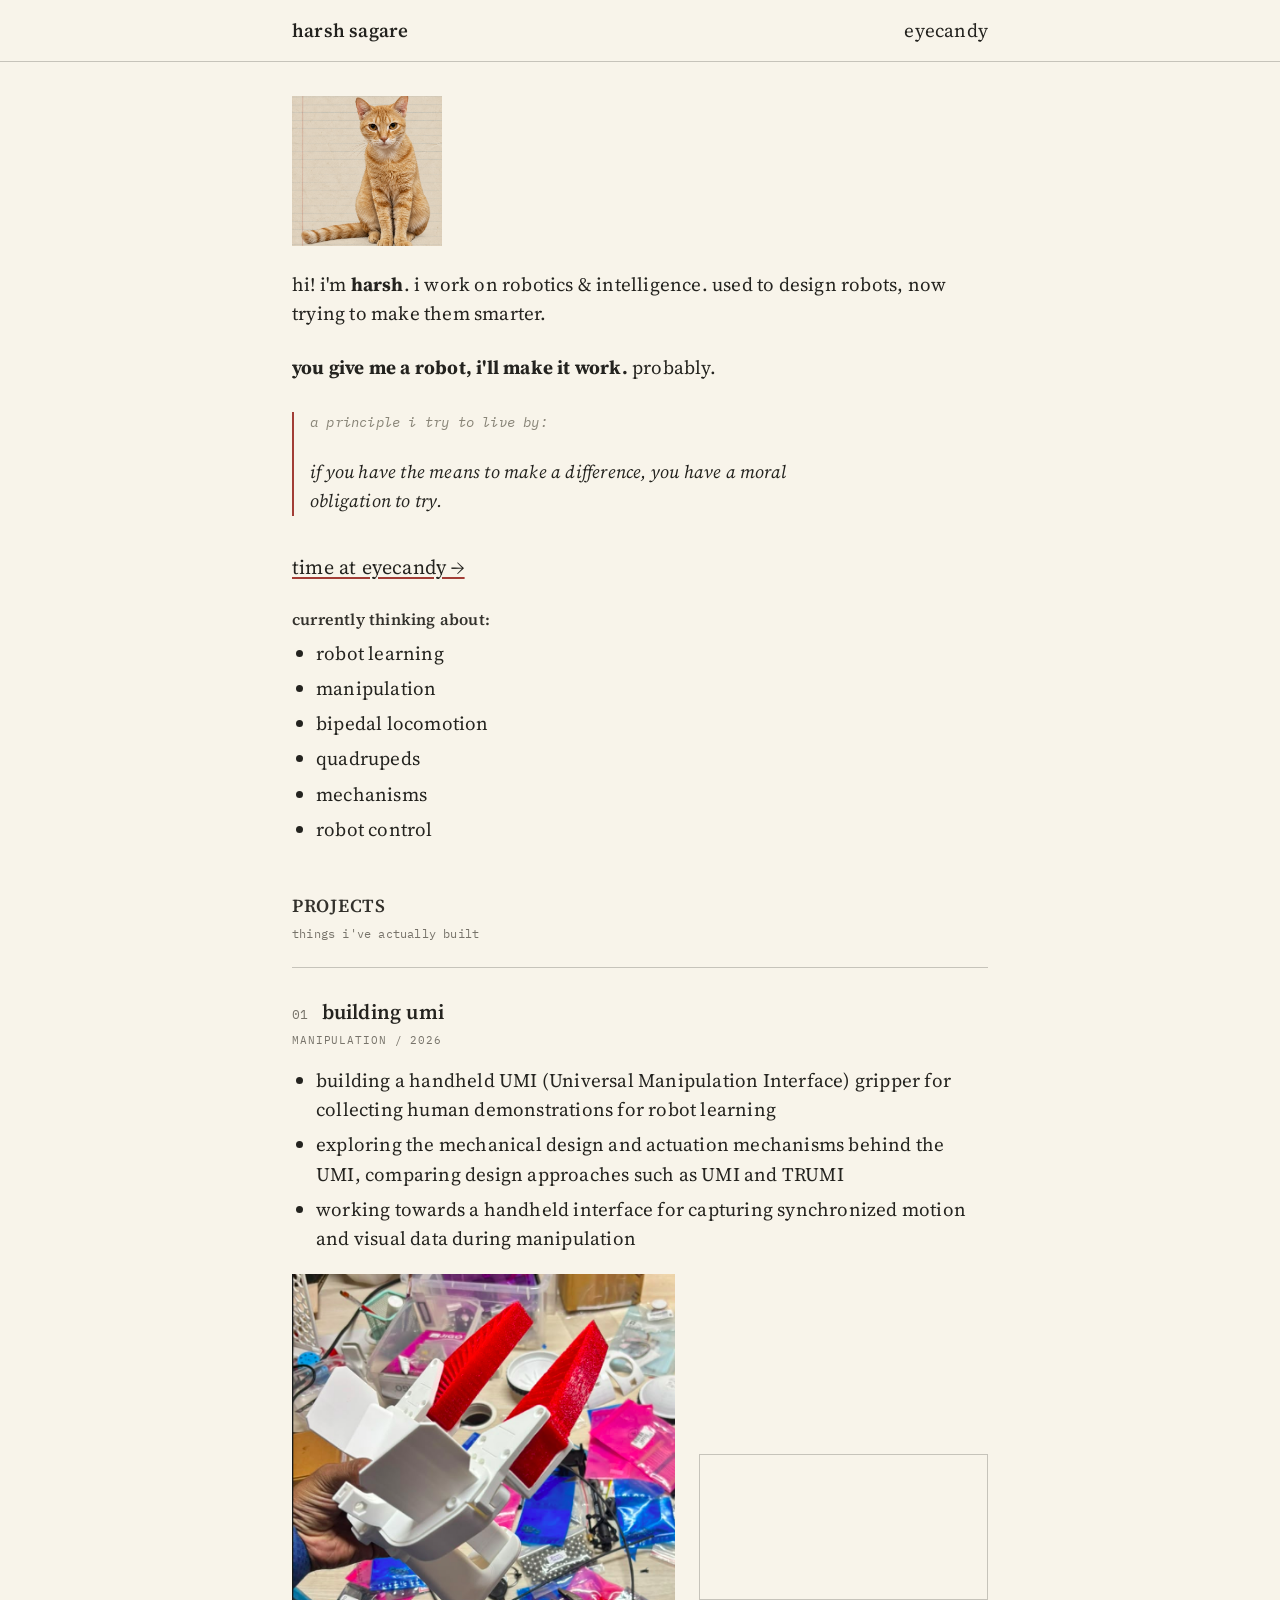
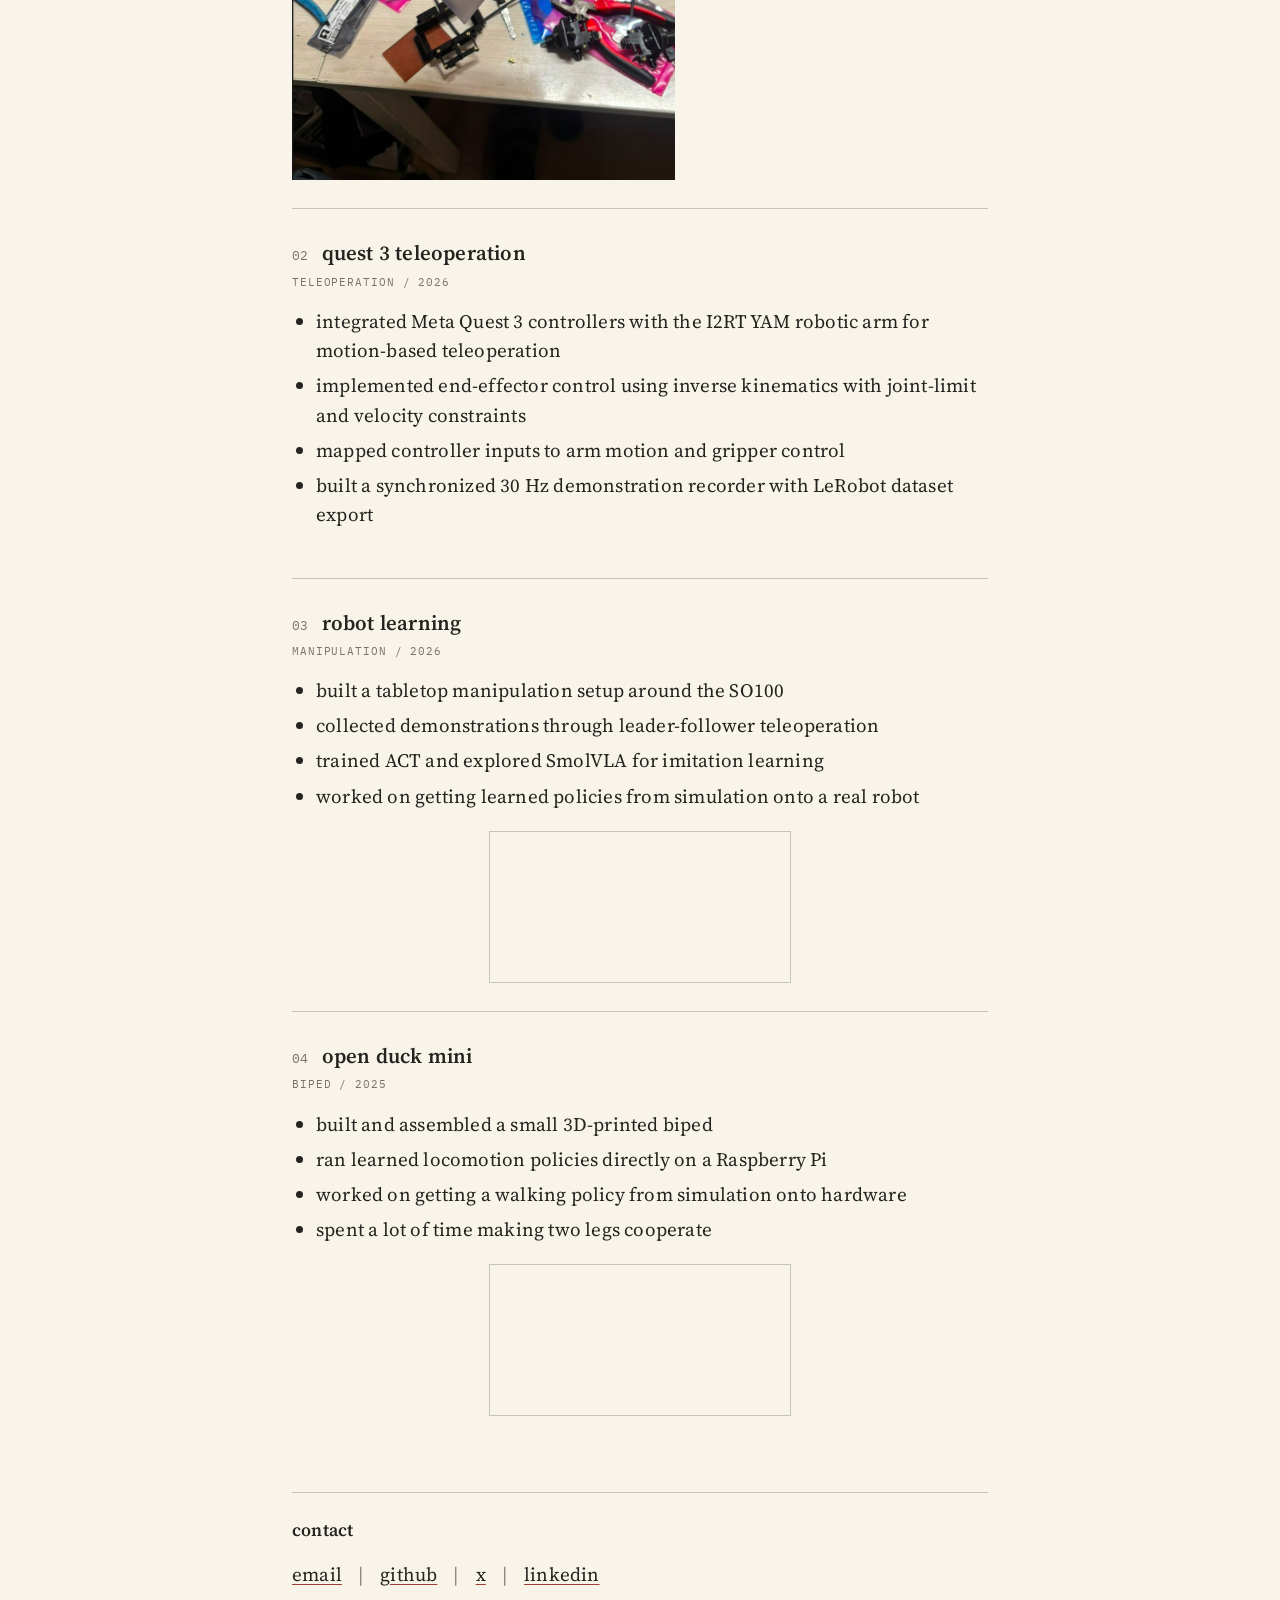
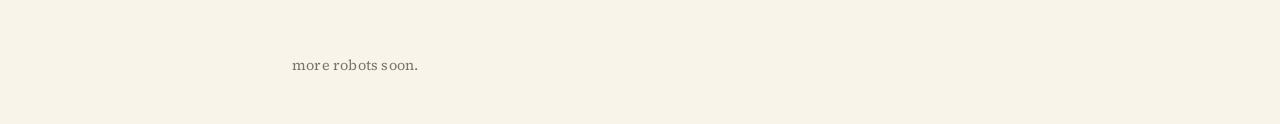
==== commit 85aff515: "add umi video" ====
--- a/index.html
+++ b/index.html
@@ -92,12 +92,17 @@
                 <li>working towards a handheld interface for capturing synchronized motion and visual data during manipulation</li>
             </ul>
 
-            <img
-                class="project-image"
-                src="images/umi.png"
-                alt="UMI handheld gripper"
-                loading="lazy"
-            >
+            <div class="project-media">
+                <img
+                    class="project-image"
+                    src="images/umi.png"
+                    alt="UMI handheld gripper"
+                    loading="lazy"
+                >
+                <video autoplay muted loop playsinline>
+                    <source src="videos/umi.mp4" type="video/mp4">
+                </video>
+            </div>
         </article>
 
         <article class="project">
--- a/style.css
+++ b/style.css
@@ -519,3 +519,28 @@
     object-fit: contain;
 }
 
+/* UMI project media row (image + video side by side) */
+
+.project-media {
+    display: flex;
+    flex-wrap: wrap;
+    justify-content: center;
+    align-items: center;
+    gap: 1.5rem;
+}
+
+.project-media .project-image {
+    flex: 1 1 240px;
+    max-width: 55%;
+    width: auto;
+    margin: 0;
+}
+
+.project-media video {
+    flex: 1 1 200px;
+    min-width: 180px;
+    max-height: 420px;
+    width: auto;
+    margin: 0;
+}
+
